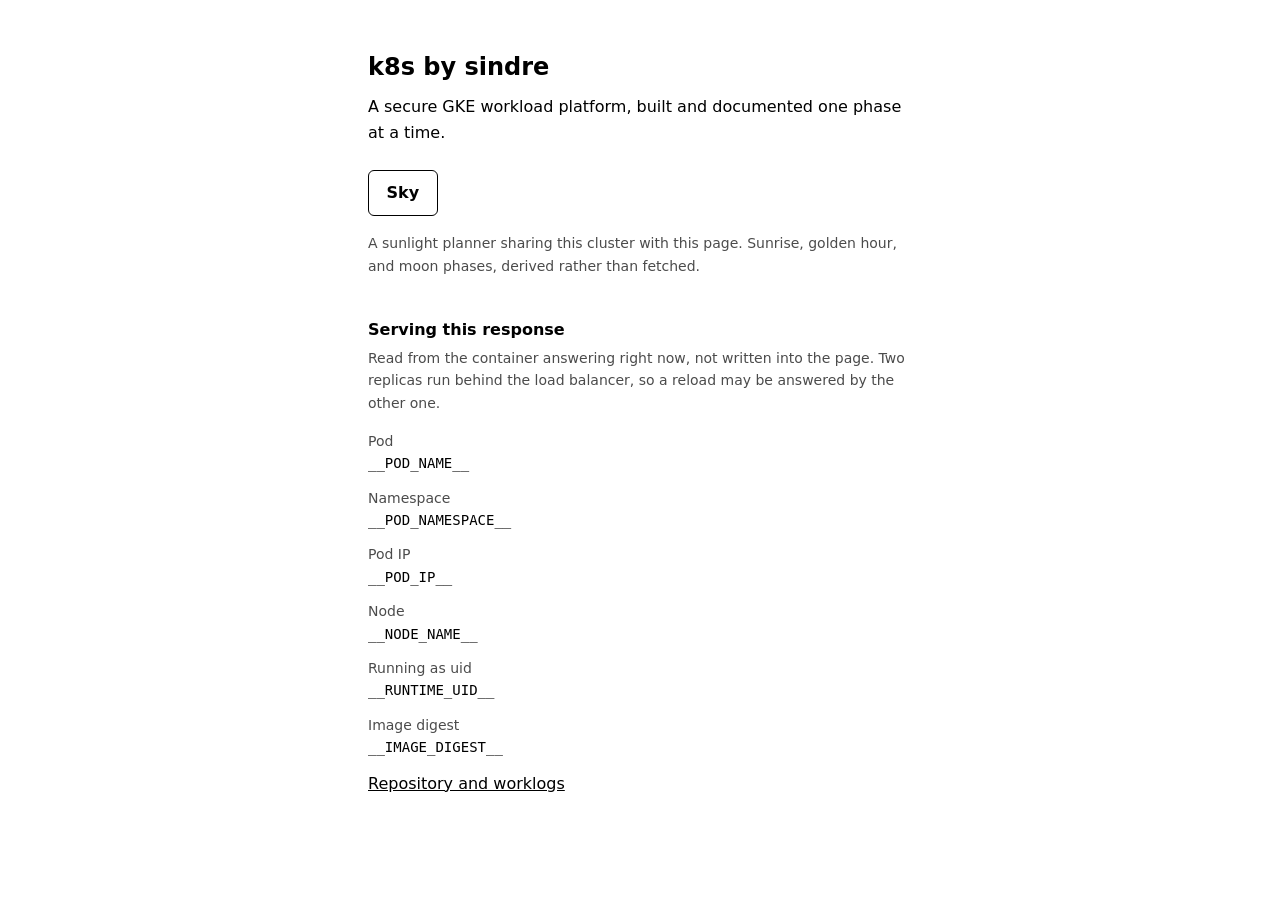
==== app/index.html @ 14d36433 "fix: name the second workload for the path it serves (#36)" ====
<!doctype html>
<html lang="en">
  <head>
    <meta charset="utf-8">
    <meta name="viewport" content="width=device-width, initial-scale=1">
    <title>k8s by sindre</title>
    <style>
      :root { color-scheme: light dark; }
      body {
        margin: 0;
        font: 16px/1.6 system-ui, sans-serif;
      }
      main { max-width: 34rem; margin: 0 auto; padding: 3rem 2rem 4rem; }
      h1 { margin: 0 0 0.5rem; font-size: 1.5rem; }
      h2 { margin: 2.5rem 0 0.25rem; font-size: 1rem; }
      p { margin: 0 0 1rem; }
      dt { font-weight: 600; }
      dd { margin: 0 0 0.5rem; }
      a { color: inherit; }
      .note { opacity: 0.7; font-size: 0.875rem; }
      .button {
        display: inline-block;
        margin: 0.5rem 0 0;
        padding: 0.6rem 1.1rem;
        border: 1px solid currentColor;
        border-radius: 0.375rem;
        text-decoration: none;
        font-weight: 600;
      }
      .button:hover, .button:focus-visible { background: currentColor; }
      .button:hover span, .button:focus-visible span { color: Canvas; }
      .facts { margin: 1rem 0 0; }
      .facts dt { font-weight: 400; opacity: 0.7; font-size: 0.875rem; }
      .facts dd {
        margin: 0 0 0.75rem;
        font-family: ui-monospace, SFMono-Regular, Menlo, monospace;
        font-size: 0.875rem;
        overflow-wrap: anywhere;
      }
    </style>
  </head>
  <body>
    <main>
      <h1>k8s by sindre</h1>
      <p>A secure GKE workload platform, built and documented one phase at a time.</p>

      <p><a class="button" href="/sky"><span>Sky</span></a></p>
      <p class="note">A sunlight planner sharing this cluster with this page. Sunrise, golden hour, and moon phases, derived rather than fetched.</p>

      <h2>Serving this response</h2>
      <p class="note">
        Read from the container answering right now, not written into the page.
        Two replicas run behind the load balancer, so a reload may be answered
        by the other one.
      </p>
      <dl class="facts">
        <dt>Pod</dt>
        <dd>__POD_NAME__</dd>
        <dt>Namespace</dt>
        <dd>__POD_NAMESPACE__</dd>
        <dt>Pod IP</dt>
        <dd>__POD_IP__</dd>
        <dt>Node</dt>
        <dd>__NODE_NAME__</dd>
        <dt>Running as uid</dt>
        <dd>__RUNTIME_UID__</dd>
        <dt>Image digest</dt>
        <dd>__IMAGE_DIGEST__</dd>
      </dl>

      <p><a href="https://github.com/sindredg/k8-lab">Repository and worklogs</a></p>
    </main>
  </body>
</html>
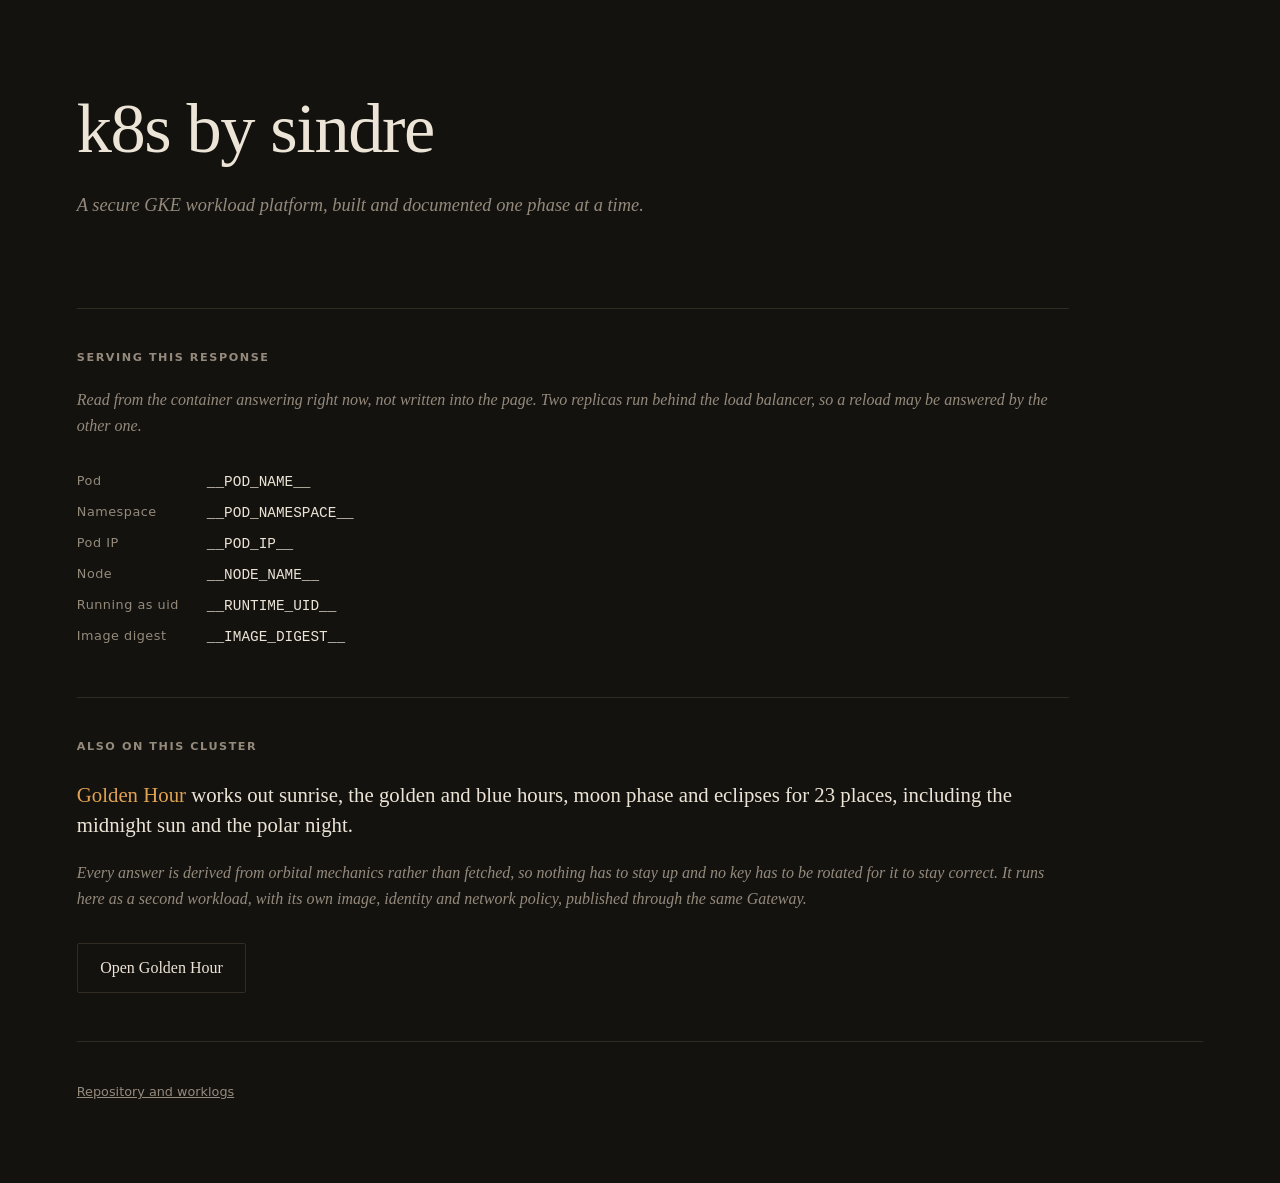
==== commit f34a1555: "feat: give the project page Golden Hour's typography and palette (#39)" ====
--- a/app/index.html
+++ b/app/index.html
@@ -5,70 +5,175 @@
     <meta name="viewport" content="width=device-width, initial-scale=1">
     <title>k8s by sindre</title>
     <style>
-      :root { color-scheme: light dark; }
+      /* Dark only, so the palette is stated once rather than swapped. The
+         values are Golden Hour's dark set, so the two pages read as one site.
+         color-scheme keeps the scrollbar and form chrome dark to match. */
+      :root {
+        color-scheme: dark;
+        --paper: #14120f;
+        --ink: #ece4d6;
+        --faded: #948a7c;
+        --rule: #302b23;
+        --gold: #e0a253;
+      }
+
+      * { box-sizing: border-box; }
+
       body {
         margin: 0;
-        font: 16px/1.6 system-ui, sans-serif;
+        padding: 0 6vw 5rem;
+        background: var(--paper);
+        color: var(--ink);
+        font: 1rem/1.6 "Iowan Old Style", "Palatino Linotype", Palatino, Georgia, serif;
       }
-      main { max-width: 34rem; margin: 0 auto; padding: 3rem 2rem 4rem; }
-      h1 { margin: 0 0 0.5rem; font-size: 1.5rem; }
-      h2 { margin: 2.5rem 0 0.25rem; font-size: 1rem; }
-      p { margin: 0 0 1rem; }
-      dt { font-weight: 600; }
-      dd { margin: 0 0 0.5rem; }
-      a { color: inherit; }
-      .note { opacity: 0.7; font-size: 0.875rem; }
-      .button {
-        display: inline-block;
-        margin: 0.5rem 0 0;
-        padding: 0.6rem 1.1rem;
-        border: 1px solid currentColor;
-        border-radius: 0.375rem;
-        text-decoration: none;
+
+      header { padding: 4.5rem 0 2.5rem; }
+
+      h1 {
+        margin: 0;
+        font-size: clamp(2.6rem, 7vw, 4.4rem);
+        font-weight: 400;
+        letter-spacing: -0.02em;
+      }
+
+      .strap {
+        margin: 0.4rem 0 0;
+        color: var(--faded);
+        font-style: italic;
+        font-size: 1.15rem;
+      }
+
+      main { max-width: 62rem; }
+
+      section {
+        margin-top: 3rem;
+        padding-top: 2.5rem;
+        border-top: 1px solid var(--rule);
+      }
+
+      h2 {
+        margin: 0;
+        font-family: system-ui, sans-serif;
+        font-size: 0.7rem;
         font-weight: 600;
+        letter-spacing: 0.14em;
+        text-transform: uppercase;
+        color: var(--faded);
       }
-      .button:hover, .button:focus-visible { background: currentColor; }
-      .button:hover span, .button:focus-visible span { color: Canvas; }
-      .facts { margin: 1rem 0 0; }
-      .facts dt { font-weight: 400; opacity: 0.7; font-size: 0.875rem; }
-      .facts dd {
-        margin: 0 0 0.75rem;
+
+      .note {
+        margin: 1.25rem 0 0;
+        color: var(--faded);
+        font-style: italic;
+      }
+
+      .facts {
+        display: grid;
+        grid-template-columns: max-content 1fr;
+        gap: 0.5rem 1.75rem;
+        margin: 2rem 0 0;
+      }
+
+      dt {
+        color: var(--faded);
+        font-family: system-ui, sans-serif;
+        font-size: 0.8rem;
+        letter-spacing: 0.04em;
+      }
+
+      /* Machine values, so they are set in a face where every character is
+         distinguishable and a digest can wrap without hiding a difference. */
+      dd {
+        margin: 0;
         font-family: ui-monospace, SFMono-Regular, Menlo, monospace;
-        font-size: 0.875rem;
+        font-size: 0.9rem;
         overflow-wrap: anywhere;
       }
+
+      .lede {
+        margin: 1.5rem 0 0;
+        font-size: 1.3rem;
+        line-height: 1.45;
+      }
+
+      .lede b { color: var(--gold); font-weight: 400; }
+
+      .visit {
+        display: inline-block;
+        margin: 2rem 0 0;
+        padding: 0.7rem 1.4rem;
+        border: 1px solid var(--rule);
+        border-radius: 2px;
+        color: var(--ink);
+        text-decoration: none;
+      }
+
+      .visit:hover, .visit:focus-visible {
+        border-color: var(--gold);
+        color: var(--gold);
+      }
+
+      footer {
+        margin-top: 3rem;
+        padding-top: 2.5rem;
+        border-top: 1px solid var(--rule);
+        font-family: system-ui, sans-serif;
+        font-size: 0.8rem;
+      }
+
+      footer a { color: var(--faded); }
+      footer a:hover { color: var(--ink); }
     </style>
   </head>
   <body>
+    <header>
+      <h1>k8s by sindre</h1>
+      <p class="strap">A secure GKE workload platform, built and documented one phase at a time.</p>
+    </header>
+
     <main>
-      <h1>k8s by sindre</h1>
-      <p>A secure GKE workload platform, built and documented one phase at a time.</p>
+      <section>
+        <h2>Serving this response</h2>
+        <p class="note">
+          Read from the container answering right now, not written into the page.
+          Two replicas run behind the load balancer, so a reload may be answered
+          by the other one.
+        </p>
+        <dl class="facts">
+          <dt>Pod</dt>
+          <dd>__POD_NAME__</dd>
+          <dt>Namespace</dt>
+          <dd>__POD_NAMESPACE__</dd>
+          <dt>Pod IP</dt>
+          <dd>__POD_IP__</dd>
+          <dt>Node</dt>
+          <dd>__NODE_NAME__</dd>
+          <dt>Running as uid</dt>
+          <dd>__RUNTIME_UID__</dd>
+          <dt>Image digest</dt>
+          <dd>__IMAGE_DIGEST__</dd>
+        </dl>
+      </section>
 
-      <p><a class="button" href="/sky"><span>Sky</span></a></p>
-      <p class="note">A sunlight planner sharing this cluster with this page. Sunrise, golden hour, and moon phases, derived rather than fetched.</p>
+      <section>
+        <h2>Also on this cluster</h2>
+        <p class="lede">
+          <b>Golden Hour</b> works out sunrise, the golden and blue hours, moon
+          phase and eclipses for 23 places, including the midnight sun and the
+          polar night.
+        </p>
+        <p class="note">
+          Every answer is derived from orbital mechanics rather than fetched, so
+          nothing has to stay up and no key has to be rotated for it to stay
+          correct. It runs here as a second workload, with its own image,
+          identity and network policy, published through the same Gateway.
+        </p>
+        <a class="visit" href="/sky">Open Golden Hour</a>
+      </section>
+    </main>
 
-      <h2>Serving this response</h2>
-      <p class="note">
-        Read from the container answering right now, not written into the page.
-        Two replicas run behind the load balancer, so a reload may be answered
-        by the other one.
-      </p>
-      <dl class="facts">
-        <dt>Pod</dt>
-        <dd>__POD_NAME__</dd>
-        <dt>Namespace</dt>
-        <dd>__POD_NAMESPACE__</dd>
-        <dt>Pod IP</dt>
-        <dd>__POD_IP__</dd>
-        <dt>Node</dt>
-        <dd>__NODE_NAME__</dd>
-        <dt>Running as uid</dt>
-        <dd>__RUNTIME_UID__</dd>
-        <dt>Image digest</dt>
-        <dd>__IMAGE_DIGEST__</dd>
-      </dl>
-
-      <p><a href="https://github.com/sindredg/k8-lab">Repository and worklogs</a></p>
-    </main>
+    <footer>
+      <a href="https://github.com/sindredg/k8-lab">Repository and worklogs</a>
+    </footer>
   </body>
 </html>
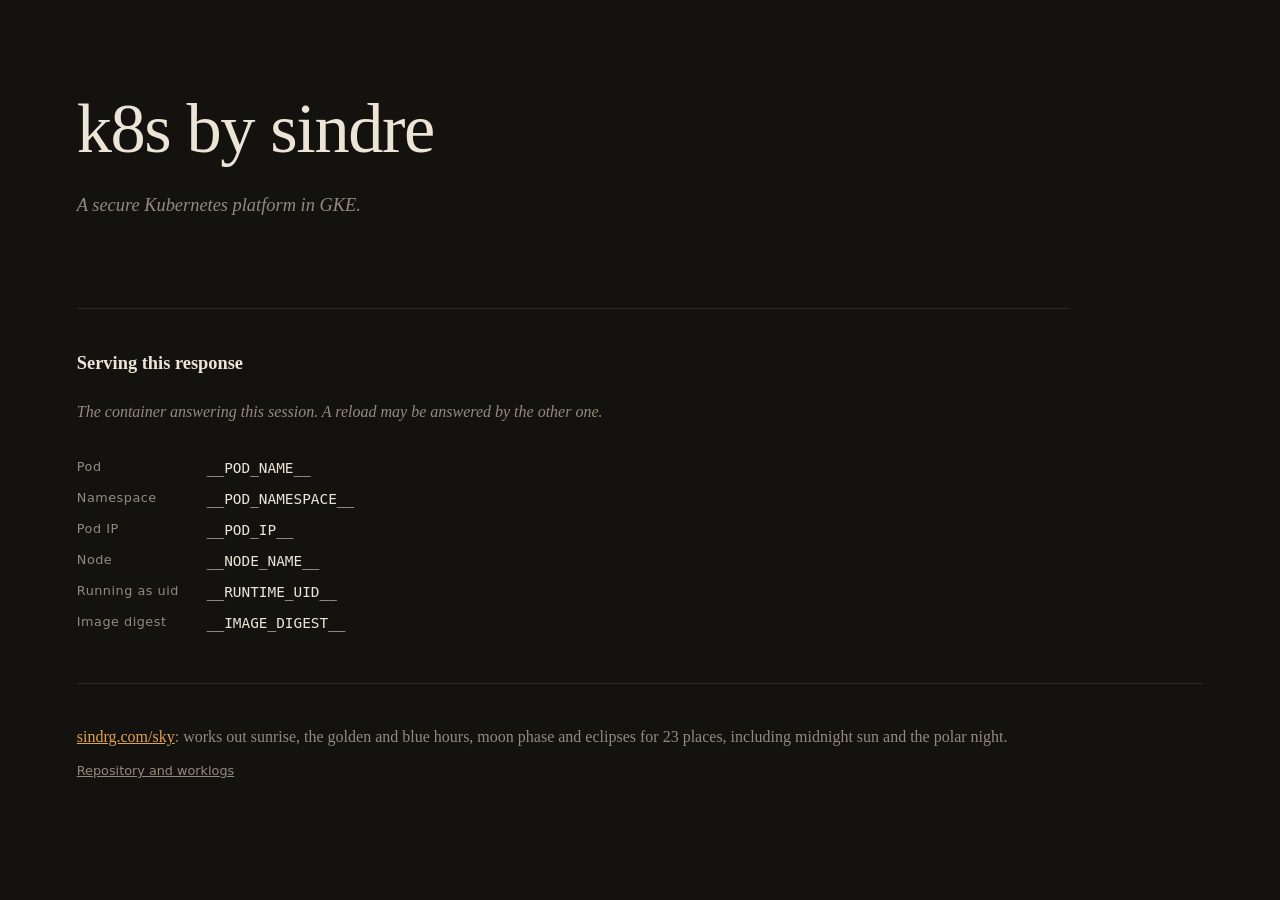
==== commit ab72070a: "feat: cut the page back to the response and one line (#40)" ====
--- a/app/index.html
+++ b/app/index.html
@@ -53,12 +53,9 @@
 
       h2 {
         margin: 0;
-        font-family: system-ui, sans-serif;
-        font-size: 0.7rem;
-        font-weight: 600;
-        letter-spacing: 0.14em;
-        text-transform: uppercase;
-        color: var(--faded);
+        font-size: 1.15rem;
+        font-weight: 700;
+        color: var(--ink);
       }
 
       .note {
@@ -90,54 +87,36 @@
         overflow-wrap: anywhere;
       }
 
-      .lede {
-        margin: 1.5rem 0 0;
-        font-size: 1.3rem;
-        line-height: 1.45;
-      }
-
-      .lede b { color: var(--gold); font-weight: 400; }
-
-      .visit {
-        display: inline-block;
-        margin: 2rem 0 0;
-        padding: 0.7rem 1.4rem;
-        border: 1px solid var(--rule);
-        border-radius: 2px;
-        color: var(--ink);
-        text-decoration: none;
-      }
-
-      .visit:hover, .visit:focus-visible {
-        border-color: var(--gold);
-        color: var(--gold);
-      }
-
       footer {
         margin-top: 3rem;
         padding-top: 2.5rem;
         border-top: 1px solid var(--rule);
-        font-family: system-ui, sans-serif;
-        font-size: 0.8rem;
+        color: var(--faded);
       }
 
-      footer a { color: var(--faded); }
-      footer a:hover { color: var(--ink); }
+      footer p { margin: 0 0 0.75rem; }
+      footer p:last-child { margin-bottom: 0; }
+
+      footer a { color: var(--gold); }
+      footer a:hover { text-decoration: none; }
+
+      .repo { font-family: system-ui, sans-serif; font-size: 0.8rem; }
+      .repo a { color: var(--faded); }
+      .repo a:hover { color: var(--ink); }
     </style>
   </head>
   <body>
     <header>
       <h1>k8s by sindre</h1>
-      <p class="strap">A secure GKE workload platform, built and documented one phase at a time.</p>
+      <p class="strap">A secure Kubernetes platform in GKE.</p>
     </header>
 
     <main>
       <section>
         <h2>Serving this response</h2>
         <p class="note">
-          Read from the container answering right now, not written into the page.
-          Two replicas run behind the load balancer, so a reload may be answered
-          by the other one.
+          The container answering this session. A reload may be answered by the
+          other one.
         </p>
         <dl class="facts">
           <dt>Pod</dt>
@@ -155,25 +134,17 @@
         </dl>
       </section>
 
-      <section>
-        <h2>Also on this cluster</h2>
-        <p class="lede">
-          <b>Golden Hour</b> works out sunrise, the golden and blue hours, moon
-          phase and eclipses for 23 places, including the midnight sun and the
-          polar night.
-        </p>
-        <p class="note">
-          Every answer is derived from orbital mechanics rather than fetched, so
-          nothing has to stay up and no key has to be rotated for it to stay
-          correct. It runs here as a second workload, with its own image,
-          identity and network policy, published through the same Gateway.
-        </p>
-        <a class="visit" href="/sky">Open Golden Hour</a>
-      </section>
     </main>
 
     <footer>
-      <a href="https://github.com/sindredg/k8-lab">Repository and worklogs</a>
+      <p>
+        <a href="/sky">sindrg.com/sky</a>: works out sunrise, the golden and blue
+        hours, moon phase and eclipses for 23 places, including midnight sun and
+        the polar night.
+      </p>
+      <p class="repo">
+        <a href="https://github.com/sindredg/k8-lab">Repository and worklogs</a>
+      </p>
     </footer>
   </body>
 </html>
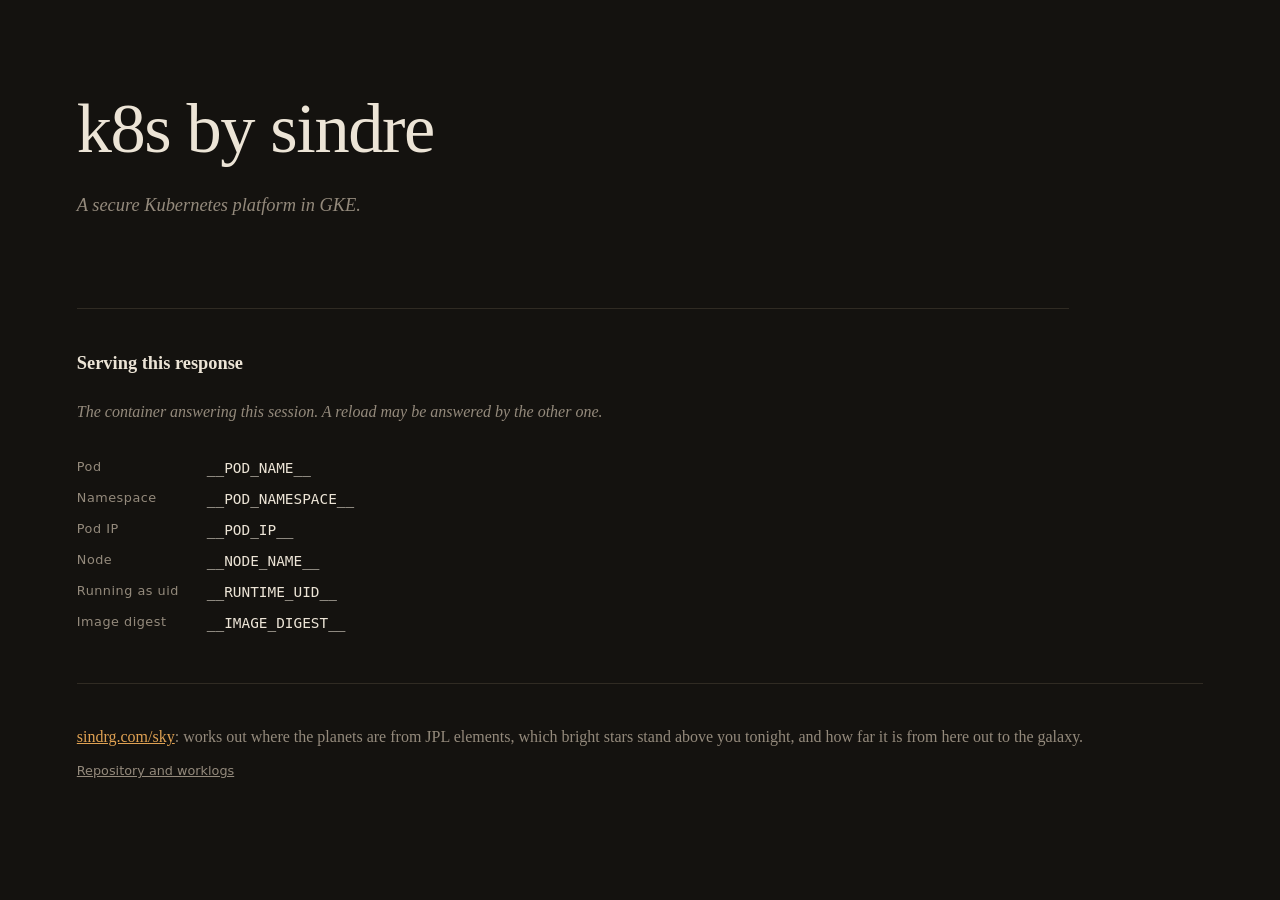
==== commit fbedae28: "docs: describe the observatory the page actually links to (#42) The 2.0 frontend replaced the sunris" ====
--- a/app/index.html
+++ b/app/index.html
@@ -138,9 +138,9 @@
 
     <footer>
       <p>
-        <a href="/sky">sindrg.com/sky</a>: works out sunrise, the golden and blue
-        hours, moon phase and eclipses for 23 places, including midnight sun and
-        the polar night.
+        <a href="/sky">sindrg.com/sky</a>: works out where the planets are from
+        JPL elements, which bright stars stand above you tonight, and how far it
+        is from here out to the galaxy.
       </p>
       <p class="repo">
         <a href="https://github.com/sindredg/k8-lab">Repository and worklogs</a>
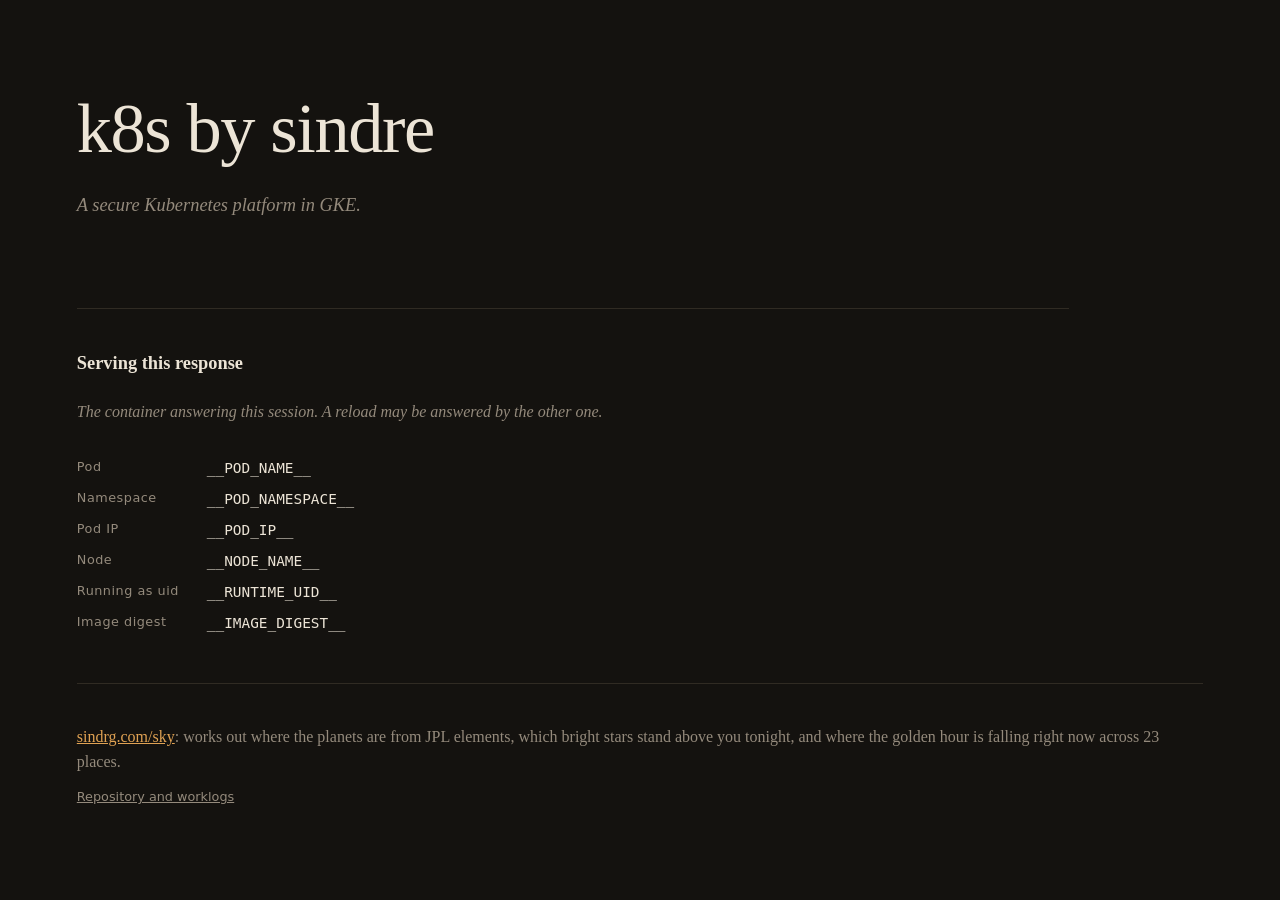
==== commit 17efab94: "ci: deploy the lit world, and stop writing the pin by hand (#44)" ====
--- a/app/index.html
+++ b/app/index.html
@@ -139,8 +139,8 @@
     <footer>
       <p>
         <a href="/sky">sindrg.com/sky</a>: works out where the planets are from
-        JPL elements, which bright stars stand above you tonight, and how far it
-        is from here out to the galaxy.
+        JPL elements, which bright stars stand above you tonight, and where the
+        golden hour is falling right now across 23 places.
       </p>
       <p class="repo">
         <a href="https://github.com/sindredg/k8-lab">Repository and worklogs</a>
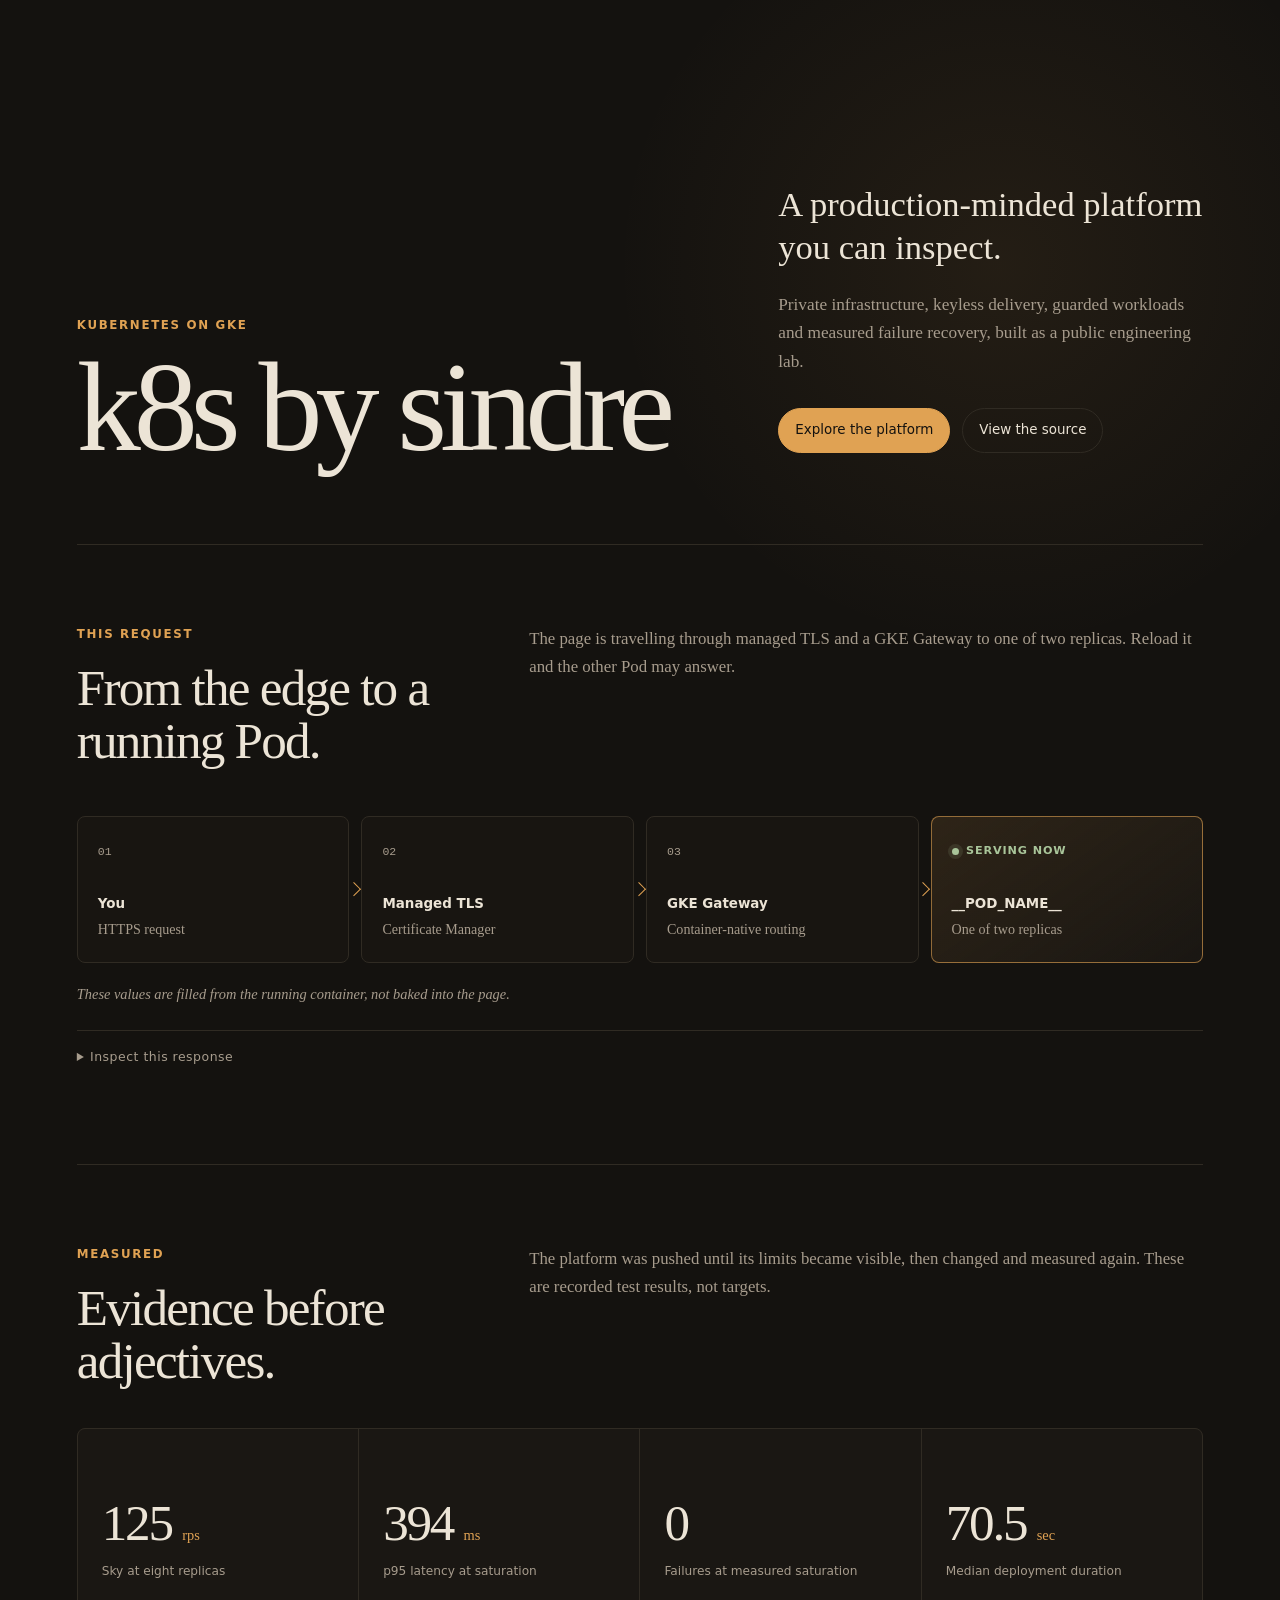
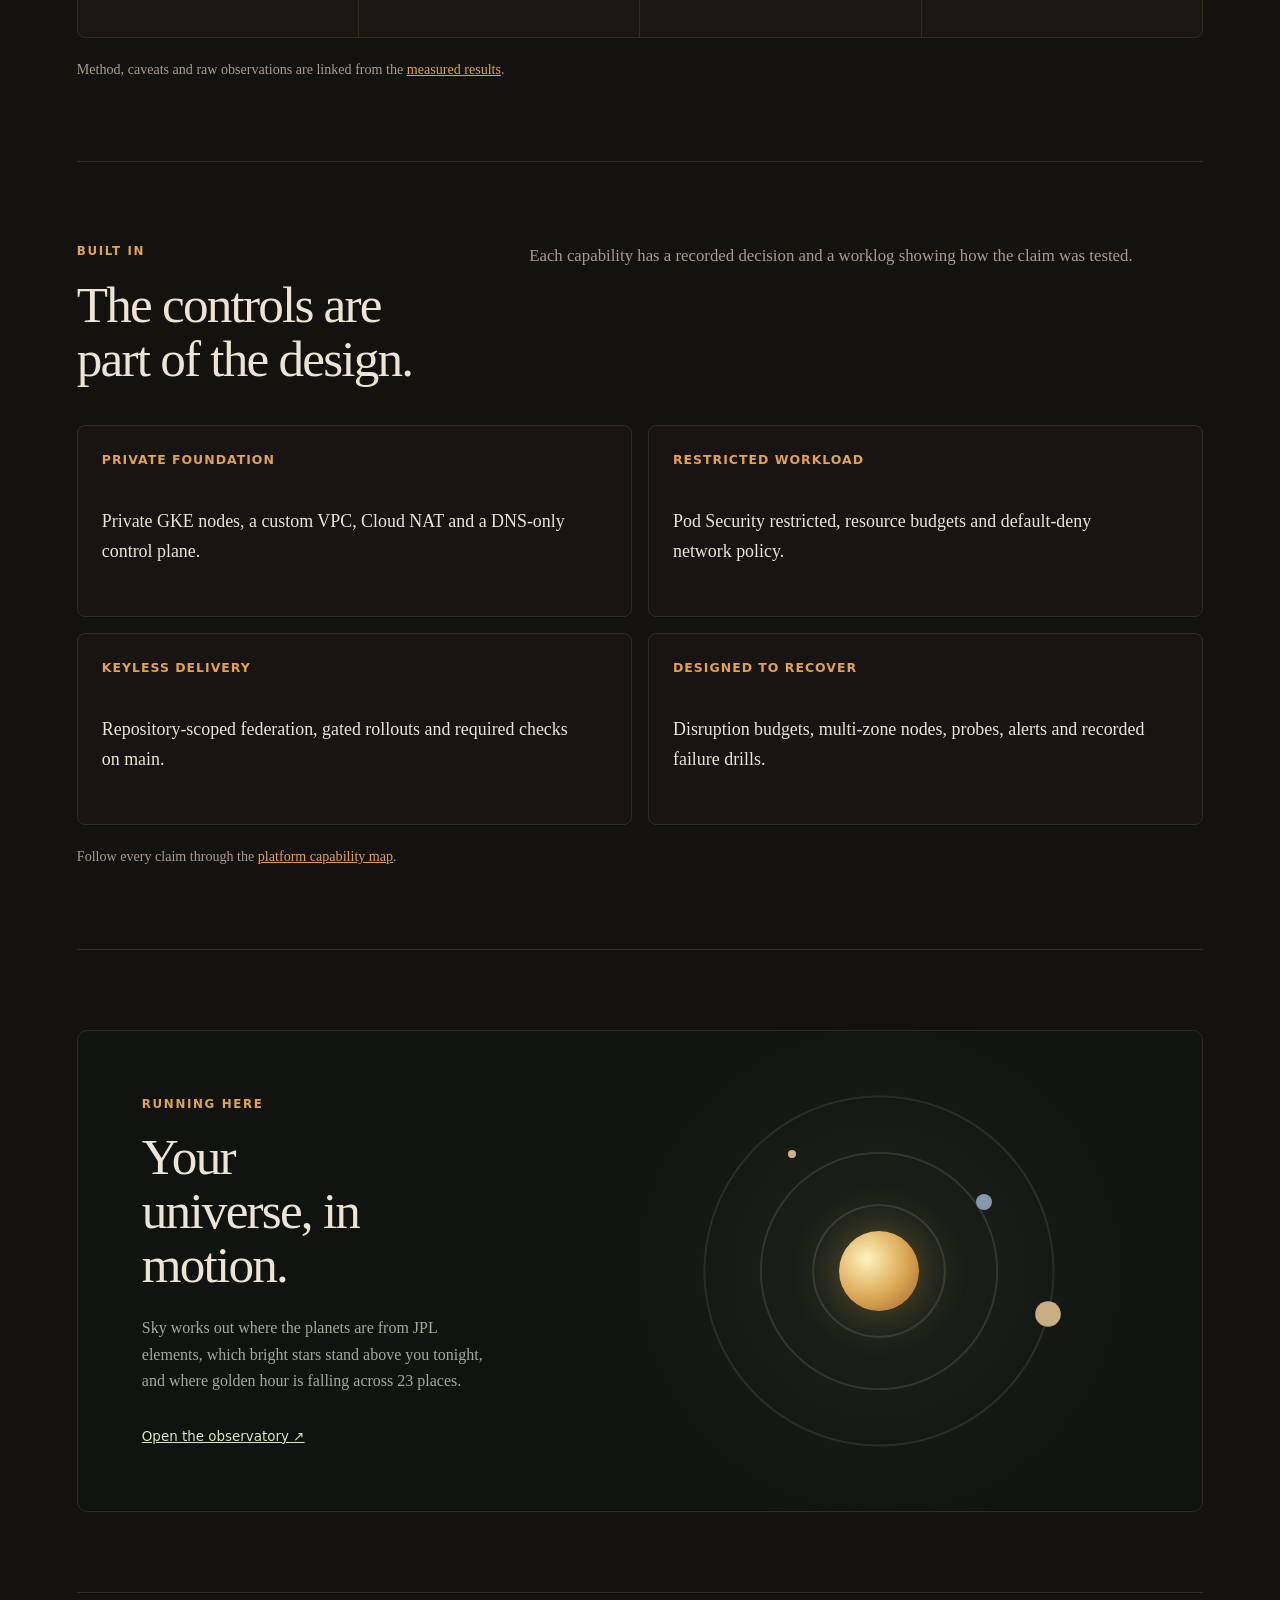
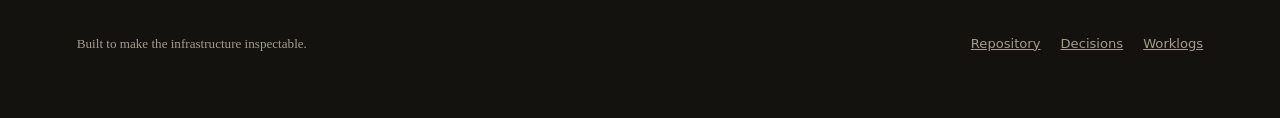
==== commit 48d80392: "feat: re-design homepage and add platform story (#88)" ====
--- a/app/index.html
+++ b/app/index.html
@@ -3,148 +3,659 @@
   <head>
     <meta charset="utf-8">
     <meta name="viewport" content="width=device-width, initial-scale=1">
+    <meta
+      name="description"
+      content="A production-minded Kubernetes platform on GKE, with measured delivery, resilience and load-test results."
+    >
     <title>k8s by sindre</title>
     <style>
-      /* Dark only, so the palette is stated once rather than swapped. The
-         values are Golden Hour's dark set, so the two pages read as one site.
-         color-scheme keeps the scrollbar and form chrome dark to match. */
       :root {
         color-scheme: dark;
         --paper: #14120f;
+        --panel: #1a1713;
         --ink: #ece4d6;
-        --faded: #948a7c;
+        --faded: #a79c8d;
         --rule: #302b23;
         --gold: #e0a253;
+        --green: #a9c59a;
+        --sans: system-ui, -apple-system, BlinkMacSystemFont, "Segoe UI", sans-serif;
+        --mono: ui-monospace, SFMono-Regular, Menlo, Consolas, monospace;
       }
 
       * { box-sizing: border-box; }
+      html { scroll-behavior: smooth; }
 
       body {
         margin: 0;
-        padding: 0 6vw 5rem;
-        background: var(--paper);
+        background:
+          radial-gradient(circle at 78% 8%, rgb(224 162 83 / 8%), transparent 24rem),
+          var(--paper);
         color: var(--ink);
-        font: 1rem/1.6 "Iowan Old Style", "Palatino Linotype", Palatino, Georgia, serif;
-      }
-
-      header { padding: 4.5rem 0 2.5rem; }
+        font: 1rem/1.65 "Iowan Old Style", "Palatino Linotype", Palatino, Georgia, serif;
+      }
+
+      a { color: inherit; }
+      a:hover { text-decoration: none; }
+
+      .shell {
+        width: min(88rem, calc(100% - 12vw));
+        margin: 0 auto;
+      }
+
+      header {
+        display: grid;
+        grid-template-columns: minmax(0, 1.2fr) minmax(18rem, 0.8fr);
+        gap: 4rem;
+        align-items: end;
+        min-height: 34rem;
+        padding: 6rem 0 5rem;
+      }
+
+      .eyebrow,
+      .section-label,
+      .status,
+      .metric-label,
+      .capability h3,
+      summary,
+      dt,
+      .footer-links {
+        font-family: var(--sans);
+      }
+
+      .eyebrow,
+      .section-label {
+        margin: 0 0 1rem;
+        color: var(--gold);
+        font-size: 0.74rem;
+        font-weight: 650;
+        letter-spacing: 0.14em;
+        text-transform: uppercase;
+      }
 
       h1 {
-        margin: 0;
-        font-size: clamp(2.6rem, 7vw, 4.4rem);
+        max-width: 10ch;
+        margin: 0;
+        font-size: clamp(3.8rem, 10vw, 8.5rem);
         font-weight: 400;
-        letter-spacing: -0.02em;
-      }
+        letter-spacing: -0.055em;
+        line-height: 0.88;
+      }
+
+      .intro { padding-bottom: 0.7rem; }
 
       .strap {
-        margin: 0.4rem 0 0;
-        color: var(--faded);
+        margin: 0;
+        font-size: clamp(1.45rem, 2.7vw, 2.25rem);
+        line-height: 1.25;
+      }
+
+      .lede {
+        max-width: 34rem;
+        margin: 1.35rem 0 0;
+        color: var(--faded);
+        font-size: 1.08rem;
+      }
+
+      .actions {
+        display: flex;
+        flex-wrap: wrap;
+        gap: 0.75rem;
+        margin-top: 2rem;
+        font: 0.84rem/1.4 var(--sans);
+      }
+
+      .button {
+        display: inline-flex;
+        align-items: center;
+        min-height: 2.8rem;
+        padding: 0.65rem 1rem;
+        border: 1px solid var(--rule);
+        border-radius: 999px;
+        text-decoration: none;
+      }
+
+      .button-primary {
+        border-color: var(--gold);
+        background: var(--gold);
+        color: var(--paper);
+      }
+
+      .button:hover { border-color: var(--ink); }
+
+      main section {
+        padding: 5rem 0;
+        border-top: 1px solid var(--rule);
+      }
+
+      .section-heading {
+        display: grid;
+        grid-template-columns: minmax(0, 0.75fr) minmax(18rem, 1.25fr);
+        gap: 3rem;
+        margin-bottom: 2.5rem;
+      }
+
+      h2 {
+        max-width: 14ch;
+        margin: 0;
+        font-size: clamp(2rem, 4vw, 3.6rem);
+        font-weight: 400;
+        letter-spacing: -0.035em;
+        line-height: 1.05;
+      }
+
+      .section-copy {
+        max-width: 42rem;
+        margin: 0;
+        color: var(--faded);
+        font-size: 1.05rem;
+      }
+
+      .request-path {
+        display: grid;
+        grid-template-columns: repeat(4, minmax(0, 1fr));
+        gap: 0.75rem;
+        margin-top: 3rem;
+      }
+
+      .path-step {
+        position: relative;
+        min-height: 9rem;
+        padding: 1.25rem;
+        border: 1px solid var(--rule);
+        border-radius: 0.5rem;
+        background: rgb(26 23 19 / 72%);
+      }
+
+      .path-step:not(:last-child)::after {
+        position: absolute;
+        z-index: 2;
+        top: 50%;
+        right: -0.65rem;
+        width: 0.55rem;
+        height: 0.55rem;
+        border-top: 1px solid var(--gold);
+        border-right: 1px solid var(--gold);
+        content: "";
+        transform: translateY(-50%) rotate(45deg);
+      }
+
+      .path-number {
+        color: var(--faded);
+        font: 0.72rem/1 var(--mono);
+      }
+
+      .path-step strong {
+        display: block;
+        margin-top: 2rem;
+        font: 650 0.84rem/1.3 var(--sans);
+      }
+
+      .path-step span:last-child {
+        display: block;
+        margin-top: 0.35rem;
+        color: var(--faded);
+        font-size: 0.88rem;
+      }
+
+      .path-step-current {
+        border-color: rgb(224 162 83 / 60%);
+        background: linear-gradient(145deg, rgb(224 162 83 / 13%), var(--panel));
+      }
+
+      .status {
+        display: inline-flex;
+        align-items: center;
+        gap: 0.45rem;
+        color: var(--green);
+        font-size: 0.7rem;
+        font-weight: 700;
+        letter-spacing: 0.08em;
+        text-transform: uppercase;
+      }
+
+      .status::before {
+        width: 0.45rem;
+        height: 0.45rem;
+        border-radius: 50%;
+        background: currentColor;
+        box-shadow: 0 0 0 0.25rem rgb(169 197 154 / 12%);
+        content: "";
+        animation: breathe 2.4s ease-in-out infinite;
+      }
+
+      .runtime-note {
+        margin: 1.25rem 0 0;
+        color: var(--faded);
+        font-size: 0.9rem;
         font-style: italic;
-        font-size: 1.15rem;
-      }
-
-      main { max-width: 62rem; }
-
-      section {
-        margin-top: 3rem;
-        padding-top: 2.5rem;
+      }
+
+      details {
+        margin-top: 1.5rem;
         border-top: 1px solid var(--rule);
       }
 
-      h2 {
-        margin: 0;
-        font-size: 1.15rem;
-        font-weight: 700;
-        color: var(--ink);
-      }
-
-      .note {
-        margin: 1.25rem 0 0;
-        color: var(--faded);
-        font-style: italic;
-      }
+      summary {
+        padding: 1rem 0;
+        color: var(--faded);
+        cursor: pointer;
+        font-size: 0.78rem;
+        letter-spacing: 0.04em;
+      }
+
+      summary:hover { color: var(--ink); }
 
       .facts {
         display: grid;
         grid-template-columns: max-content 1fr;
-        gap: 0.5rem 1.75rem;
-        margin: 2rem 0 0;
+        gap: 0.55rem 1.75rem;
+        margin: 0;
+        padding: 0.5rem 0 1rem;
       }
 
       dt {
         color: var(--faded);
-        font-family: system-ui, sans-serif;
-        font-size: 0.8rem;
+        font-size: 0.75rem;
         letter-spacing: 0.04em;
       }
 
-      /* Machine values, so they are set in a face where every character is
-         distinguishable and a digest can wrap without hiding a difference. */
       dd {
         margin: 0;
-        font-family: ui-monospace, SFMono-Regular, Menlo, monospace;
+        font: 0.82rem/1.5 var(--mono);
+        overflow-wrap: anywhere;
+      }
+
+      .metrics {
+        display: grid;
+        grid-template-columns: repeat(4, minmax(0, 1fr));
+        gap: 1px;
+        overflow: hidden;
+        border: 1px solid var(--rule);
+        border-radius: 0.5rem;
+        background: var(--rule);
+      }
+
+      .metric {
+        min-height: 13rem;
+        padding: 1.5rem;
+        background: var(--panel);
+      }
+
+      .metric-value {
+        display: block;
+        margin-top: 2.75rem;
+        color: var(--ink);
+        font-size: clamp(2rem, 4vw, 3.6rem);
+        font-weight: 400;
+        letter-spacing: -0.045em;
+        line-height: 1;
+      }
+
+      .metric-unit {
+        color: var(--gold);
         font-size: 0.9rem;
-        overflow-wrap: anywhere;
+        letter-spacing: 0;
+      }
+
+      .metric-label {
+        display: block;
+        margin-top: 0.8rem;
+        color: var(--faded);
+        font-size: 0.76rem;
+      }
+
+      .evidence {
+        margin: 1.25rem 0 0;
+        color: var(--faded);
+        font-size: 0.88rem;
+      }
+
+      .evidence a { color: var(--gold); }
+
+      .capabilities {
+        display: grid;
+        grid-template-columns: repeat(2, minmax(0, 1fr));
+        gap: 1rem;
+      }
+
+      .capability {
+        min-height: 12rem;
+        padding: 1.5rem;
+        border: 1px solid var(--rule);
+        border-radius: 0.5rem;
+        background: rgb(26 23 19 / 55%);
+      }
+
+      .capability h3 {
+        margin: 0;
+        color: var(--gold);
+        font-size: 0.78rem;
+        letter-spacing: 0.08em;
+        text-transform: uppercase;
+      }
+
+      .capability p {
+        max-width: 30rem;
+        margin: 2.25rem 0 0;
+        font-size: 1.12rem;
+      }
+
+      .sky-card {
+        display: grid;
+        grid-template-columns: minmax(16rem, 0.85fr) minmax(0, 1.15fr);
+        overflow: hidden;
+        min-height: 30rem;
+        border: 1px solid var(--rule);
+        border-radius: 0.65rem;
+        background: #10130f;
+      }
+
+      .sky-copy {
+        display: flex;
+        flex-direction: column;
+        justify-content: space-between;
+        padding: clamp(2rem, 5vw, 4rem);
+      }
+
+      .sky-copy h2 { max-width: 9ch; }
+
+      .sky-copy p:not(.section-label) {
+        max-width: 30rem;
+        margin: 1.5rem 0 0;
+        color: #a4aa9e;
+      }
+
+      .sky-link {
+        align-self: flex-start;
+        margin-top: 2rem;
+        color: #d8e6bd;
+        font: 0.84rem/1.4 var(--sans);
+      }
+
+      .orbit-field {
+        position: relative;
+        min-height: 30rem;
+        overflow: hidden;
+        background:
+          radial-gradient(circle at center, rgb(213 220 174 / 20%) 0 2%, transparent 2.5%),
+          radial-gradient(circle at center, transparent 0 16%, rgb(216 230 189 / 13%) 16.2% 16.5%, transparent 16.7%),
+          radial-gradient(circle at center, transparent 0 29%, rgb(216 230 189 / 12%) 29.2% 29.5%, transparent 29.7%),
+          radial-gradient(circle at center, transparent 0 43%, rgb(216 230 189 / 10%) 43.2% 43.5%, transparent 43.7%),
+          radial-gradient(circle at center, rgb(35 44 34 / 70%), #10130f 67%);
+      }
+
+      .orbit-field::before,
+      .orbit-field::after {
+        position: absolute;
+        border-radius: 50%;
+        content: "";
+      }
+
+      .orbit-field::before {
+        top: 34%;
+        left: 65%;
+        width: 1rem;
+        height: 1rem;
+        background: #8299ae;
+        box-shadow:
+          -8rem 5rem 0 -0.18rem #b96f50,
+          -12rem -3rem 0 -0.25rem #cbb28a,
+          4rem 7rem 0 0.3rem #c9ae82;
+      }
+
+      .orbit-field::after {
+        top: 50%;
+        left: 50%;
+        width: 5rem;
+        height: 5rem;
+        background: radial-gradient(circle at 35% 35%, #fff3bd, #d9a552 55%, #9a642c);
+        box-shadow: 0 0 3rem rgb(224 162 83 / 38%);
+        transform: translate(-50%, -50%);
       }
 
       footer {
-        margin-top: 3rem;
-        padding-top: 2.5rem;
+        display: flex;
+        justify-content: space-between;
+        gap: 2rem;
+        padding: 2.5rem 0 4rem;
         border-top: 1px solid var(--rule);
         color: var(--faded);
-      }
-
-      footer p { margin: 0 0 0.75rem; }
-      footer p:last-child { margin-bottom: 0; }
-
-      footer a { color: var(--gold); }
-      footer a:hover { text-decoration: none; }
-
-      .repo { font-family: system-ui, sans-serif; font-size: 0.8rem; }
-      .repo a { color: var(--faded); }
-      .repo a:hover { color: var(--ink); }
+        font-size: 0.82rem;
+      }
+
+      footer p { margin: 0; }
+
+      .footer-links {
+        display: flex;
+        flex-wrap: wrap;
+        gap: 1.25rem;
+      }
+
+      @keyframes breathe {
+        50% { opacity: 0.45; }
+      }
+
+      @media (max-width: 800px) {
+        .shell { width: min(100% - 2.5rem, 48rem); }
+
+        header {
+          grid-template-columns: 1fr;
+          gap: 3rem;
+          min-height: auto;
+          padding: 4rem 0;
+        }
+
+        .section-heading,
+        .sky-card { grid-template-columns: 1fr; }
+
+        .request-path,
+        .metrics { grid-template-columns: repeat(2, minmax(0, 1fr)); }
+        .path-step:nth-child(2)::after { display: none; }
+
+        .sky-card { min-height: auto; }
+        .orbit-field { min-height: 22rem; }
+      }
+
+      @media (max-width: 520px) {
+        main section { padding: 3.75rem 0; }
+
+        .request-path,
+        .metrics,
+        .capabilities { grid-template-columns: 1fr; }
+
+        .path-step { min-height: 7.5rem; }
+        .path-step:not(:last-child)::after { display: none; }
+        .metric { min-height: 10rem; }
+        .metric-value { margin-top: 1.75rem; }
+
+        .facts { grid-template-columns: 1fr; gap: 0.1rem; }
+        dd { margin-bottom: 0.7rem; }
+        footer { flex-direction: column; }
+      }
+
+      @media (prefers-reduced-motion: reduce) {
+        html { scroll-behavior: auto; }
+        .status::before { animation: none; }
+      }
     </style>
   </head>
   <body>
-    <header>
-      <h1>k8s by sindre</h1>
-      <p class="strap">A secure Kubernetes platform in GKE.</p>
-    </header>
-
-    <main>
-      <section>
-        <h2>Serving this response</h2>
-        <p class="note">
-          The container answering this session. A reload may be answered by the
-          other one.
-        </p>
-        <dl class="facts">
-          <dt>Pod</dt>
-          <dd>__POD_NAME__</dd>
-          <dt>Namespace</dt>
-          <dd>__POD_NAMESPACE__</dd>
-          <dt>Pod IP</dt>
-          <dd>__POD_IP__</dd>
-          <dt>Node</dt>
-          <dd>__NODE_NAME__</dd>
-          <dt>Running as uid</dt>
-          <dd>__RUNTIME_UID__</dd>
-          <dt>Image digest</dt>
-          <dd>__IMAGE_DIGEST__</dd>
-        </dl>
-      </section>
-
-    </main>
-
-    <footer>
-      <p>
-        <a href="/sky">sindrg.com/sky</a>: works out where the planets are from
-        JPL elements, which bright stars stand above you tonight, and where the
-        golden hour is falling right now across 23 places.
-      </p>
-      <p class="repo">
-        <a href="https://github.com/sindredg/k8-lab">Repository and worklogs</a>
-      </p>
-    </footer>
+    <div class="shell">
+      <header>
+        <div>
+          <p class="eyebrow">Kubernetes on GKE</p>
+          <h1>k8s by sindre</h1>
+        </div>
+        <div class="intro">
+          <p class="strap">A production-minded platform you can inspect.</p>
+          <p class="lede">
+            Private infrastructure, keyless delivery, guarded workloads and
+            measured failure recovery, built as a public engineering lab.
+          </p>
+          <nav class="actions" aria-label="Primary">
+            <a class="button button-primary" href="#platform">Explore the platform</a>
+            <a class="button" href="https://github.com/sindredg/k8-lab">View the source</a>
+          </nav>
+        </div>
+      </header>
+
+      <main>
+        <section id="platform">
+          <div class="section-heading">
+            <div>
+              <p class="section-label">This request</p>
+              <h2>From the edge to a running Pod.</h2>
+            </div>
+            <p class="section-copy">
+              The page is travelling through managed TLS and a GKE Gateway to
+              one of two replicas. Reload it and the other Pod may answer.
+            </p>
+          </div>
+
+          <div class="request-path" aria-label="Request path">
+            <div class="path-step">
+              <span class="path-number">01</span>
+              <strong>You</strong>
+              <span>HTTPS request</span>
+            </div>
+            <div class="path-step">
+              <span class="path-number">02</span>
+              <strong>Managed TLS</strong>
+              <span>Certificate Manager</span>
+            </div>
+            <div class="path-step">
+              <span class="path-number">03</span>
+              <strong>GKE Gateway</strong>
+              <span>Container-native routing</span>
+            </div>
+            <div class="path-step path-step-current">
+              <span class="status">Serving now</span>
+              <strong>__POD_NAME__</strong>
+              <span>One of two replicas</span>
+            </div>
+          </div>
+
+          <p class="runtime-note">
+            These values are filled from the running container, not baked into the page.
+          </p>
+          <details>
+            <summary>Inspect this response</summary>
+            <dl class="facts">
+              <dt>Pod</dt>
+              <dd>__POD_NAME__</dd>
+              <dt>Namespace</dt>
+              <dd>__POD_NAMESPACE__</dd>
+              <dt>Pod IP</dt>
+              <dd>__POD_IP__</dd>
+              <dt>Node</dt>
+              <dd>__NODE_NAME__</dd>
+              <dt>Running as uid</dt>
+              <dd>__RUNTIME_UID__</dd>
+              <dt>Image digest</dt>
+              <dd>__IMAGE_DIGEST__</dd>
+            </dl>
+          </details>
+        </section>
+
+        <section>
+          <div class="section-heading">
+            <div>
+              <p class="section-label">Measured</p>
+              <h2>Evidence before adjectives.</h2>
+            </div>
+            <p class="section-copy">
+              The platform was pushed until its limits became visible, then
+              changed and measured again. These are recorded test results, not targets.
+            </p>
+          </div>
+
+          <div class="metrics">
+            <div class="metric">
+              <span class="metric-value">125 <span class="metric-unit">rps</span></span>
+              <span class="metric-label">Sky at eight replicas</span>
+            </div>
+            <div class="metric">
+              <span class="metric-value">394 <span class="metric-unit">ms</span></span>
+              <span class="metric-label">p95 latency at saturation</span>
+            </div>
+            <div class="metric">
+              <span class="metric-value">0</span>
+              <span class="metric-label">Failures at measured saturation</span>
+            </div>
+            <div class="metric">
+              <span class="metric-value">70.5 <span class="metric-unit">sec</span></span>
+              <span class="metric-label">Median deployment duration</span>
+            </div>
+          </div>
+          <p class="evidence">
+            Method, caveats and raw observations are linked from the
+            <a href="https://github.com/sindredg/k8-lab#measured">measured results</a>.
+          </p>
+        </section>
+
+        <section>
+          <div class="section-heading">
+            <div>
+              <p class="section-label">Built in</p>
+              <h2>The controls are part of the design.</h2>
+            </div>
+            <p class="section-copy">
+              Each capability has a recorded decision and a worklog showing
+              how the claim was tested.
+            </p>
+          </div>
+
+          <div class="capabilities">
+            <article class="capability">
+              <h3>Private foundation</h3>
+              <p>Private GKE nodes, a custom VPC, Cloud NAT and a DNS-only control plane.</p>
+            </article>
+            <article class="capability">
+              <h3>Restricted workload</h3>
+              <p>Pod Security restricted, resource budgets and default-deny network policy.</p>
+            </article>
+            <article class="capability">
+              <h3>Keyless delivery</h3>
+              <p>Repository-scoped federation, gated rollouts and required checks on main.</p>
+            </article>
+            <article class="capability">
+              <h3>Designed to recover</h3>
+              <p>Disruption budgets, multi-zone nodes, probes, alerts and recorded failure drills.</p>
+            </article>
+          </div>
+          <p class="evidence">
+            Follow every claim through the
+            <a href="https://github.com/sindredg/k8-lab#platform-capabilities">platform capability map</a>.
+          </p>
+        </section>
+
+        <section>
+          <article class="sky-card">
+            <div class="sky-copy">
+              <div>
+                <p class="section-label">Running here</p>
+                <h2>Your universe, in motion.</h2>
+                <p>
+                  Sky works out where the planets are from JPL elements, which
+                  bright stars stand above you tonight, and where golden hour
+                  is falling across 23 places.
+                </p>
+              </div>
+              <a class="sky-link" href="/sky">Open the observatory ↗</a>
+            </div>
+            <div class="orbit-field" role="img" aria-label="Abstract solar system illustration"></div>
+          </article>
+        </section>
+      </main>
+
+      <footer>
+        <p>Built to make the infrastructure inspectable.</p>
+        <nav class="footer-links" aria-label="Project links">
+          <a href="https://github.com/sindredg/k8-lab">Repository</a>
+          <a href="https://github.com/sindredg/k8-lab/blob/main/decisions.md">Decisions</a>
+          <a href="https://github.com/sindredg/k8-lab/tree/main/worklog">Worklogs</a>
+        </nav>
+      </footer>
+    </div>
   </body>
 </html>
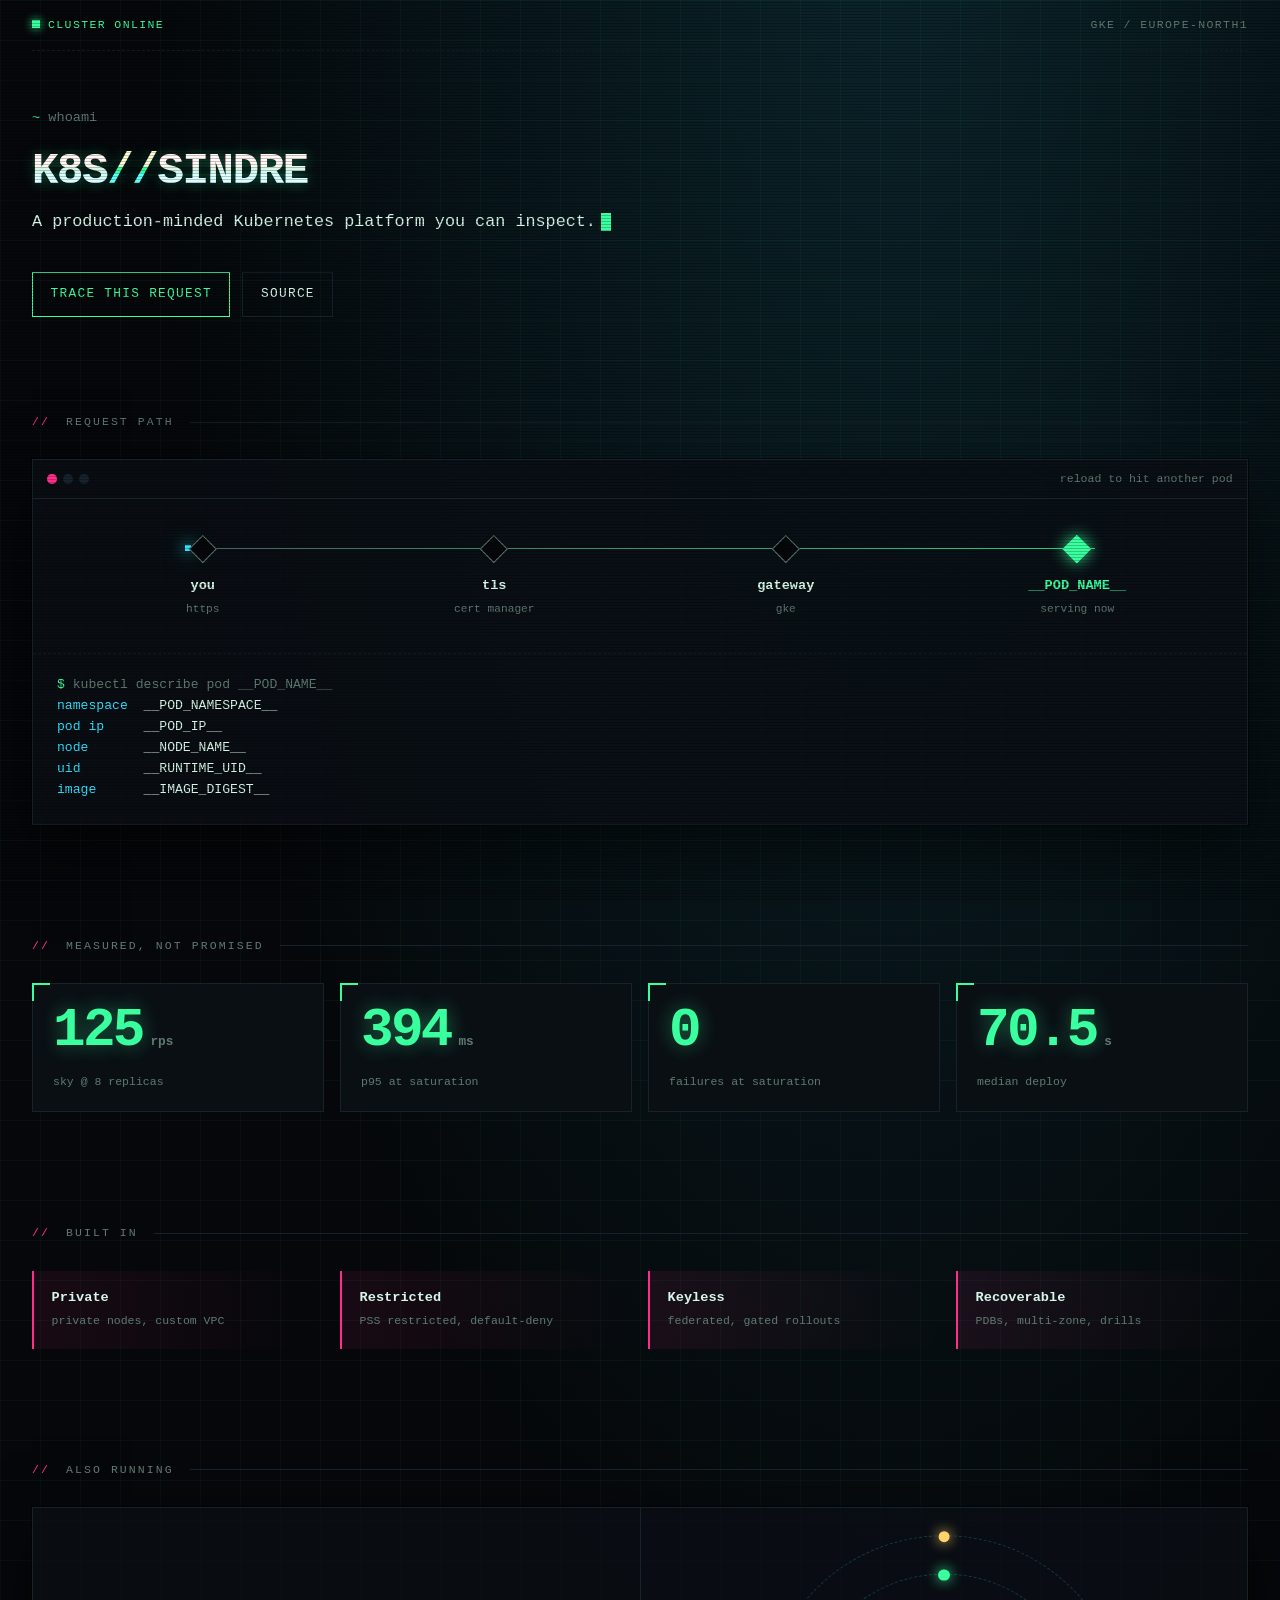
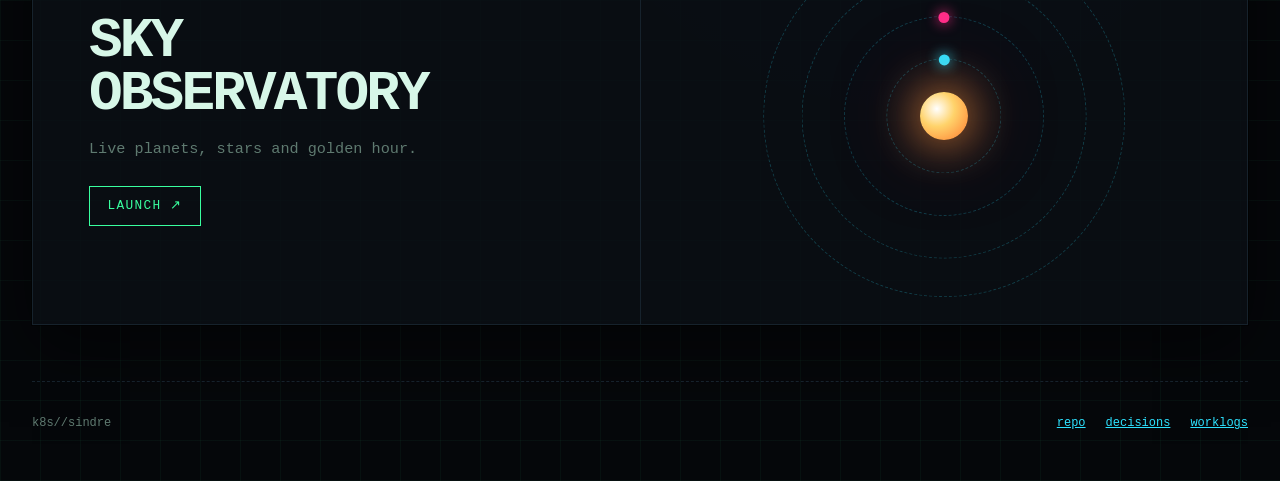
==== commit 8d2423c5: "feat: restyle the homepage as a terminal console (#89) Gives the page a terminal look and trims most" ====
--- a/app/index.html
+++ b/app/index.html
@@ -11,15 +11,15 @@
     <style>
       :root {
         color-scheme: dark;
-        --paper: #14120f;
-        --panel: #1a1713;
-        --ink: #ece4d6;
-        --faded: #a79c8d;
-        --rule: #302b23;
-        --gold: #e0a253;
-        --green: #a9c59a;
-        --sans: system-ui, -apple-system, BlinkMacSystemFont, "Segoe UI", sans-serif;
-        --mono: ui-monospace, SFMono-Regular, Menlo, Consolas, monospace;
+        --void: #05070a;
+        --panel: #0a0f14;
+        --line: #16222c;
+        --ink: #d7f7e8;
+        --dim: #5f7a70;
+        --neon: #39ff9f;
+        --cyan: #2de2ff;
+        --hot: #ff2e88;
+        --mono: "JetBrains Mono", ui-monospace, SFMono-Regular, Menlo, Consolas, monospace;
       }
 
       * { box-sizing: border-box; }
@@ -27,633 +27,520 @@
 
       body {
         margin: 0;
+        min-height: 100vh;
         background:
-          radial-gradient(circle at 78% 8%, rgb(224 162 83 / 8%), transparent 24rem),
-          var(--paper);
+          linear-gradient(rgb(57 255 159 / 4%) 1px, transparent 1px) 0 0 / 100% 2.5rem,
+          linear-gradient(90deg, rgb(57 255 159 / 4%) 1px, transparent 1px) 0 0 / 2.5rem 100%,
+          radial-gradient(ellipse at 70% -10%, rgb(45 226 255 / 14%), transparent 60%),
+          var(--void);
         color: var(--ink);
-        font: 1rem/1.65 "Iowan Old Style", "Palatino Linotype", Palatino, Georgia, serif;
-      }
-
-      a { color: inherit; }
-      a:hover { text-decoration: none; }
+        font: 0.95rem/1.6 var(--mono);
+      }
+
+      /* CRT scanlines over everything, ignored by the pointer. */
+      body::after {
+        position: fixed;
+        inset: 0;
+        z-index: 100;
+        background: repeating-linear-gradient(transparent 0 2px, rgb(0 0 0 / 22%) 2px 3px);
+        content: "";
+        pointer-events: none;
+      }
+
+      a { color: var(--cyan); }
+      a:hover { color: var(--neon); }
+      ::selection { background: var(--hot); color: var(--void); }
 
       .shell {
-        width: min(88rem, calc(100% - 12vw));
+        width: min(76rem, calc(100% - 2rem));
         margin: 0 auto;
       }
 
-      header {
-        display: grid;
-        grid-template-columns: minmax(0, 1.2fr) minmax(18rem, 0.8fr);
-        gap: 4rem;
-        align-items: end;
-        min-height: 34rem;
-        padding: 6rem 0 5rem;
-      }
-
-      .eyebrow,
-      .section-label,
-      .status,
-      .metric-label,
-      .capability h3,
-      summary,
-      dt,
-      .footer-links {
-        font-family: var(--sans);
-      }
-
-      .eyebrow,
-      .section-label {
-        margin: 0 0 1rem;
-        color: var(--gold);
-        font-size: 0.74rem;
-        font-weight: 650;
-        letter-spacing: 0.14em;
+      /* ---------- top bar ---------- */
+      .topbar {
+        display: flex;
+        justify-content: space-between;
+        gap: 1rem;
+        padding: 1rem 0;
+        border-bottom: 1px dashed var(--line);
+        color: var(--dim);
+        font-size: 0.72rem;
+        letter-spacing: 0.12em;
         text-transform: uppercase;
       }
 
+      .live { color: var(--neon); }
+      .live::before {
+        display: inline-block;
+        width: 0.5rem;
+        height: 0.5rem;
+        margin-right: 0.5rem;
+        background: currentColor;
+        box-shadow: 0 0 0.6rem currentColor;
+        content: "";
+        animation: blink 1.2s steps(1) infinite;
+      }
+
+      /* ---------- hero ---------- */
+      header { padding: 3.5rem 0 2.5rem; }
+
+      .prompt {
+        margin: 0 0 1.25rem;
+        color: var(--dim);
+        font-size: 0.85rem;
+      }
+      .prompt b { color: var(--neon); font-weight: 400; }
+
       h1 {
-        max-width: 10ch;
+        position: relative;
         margin: 0;
-        font-size: clamp(3.8rem, 10vw, 8.5rem);
-        font-weight: 400;
-        letter-spacing: -0.055em;
-        line-height: 0.88;
-      }
-
-      .intro { padding-bottom: 0.7rem; }
-
-      .strap {
-        margin: 0;
-        font-size: clamp(1.45rem, 2.7vw, 2.25rem);
-        line-height: 1.25;
-      }
-
-      .lede {
-        max-width: 34rem;
-        margin: 1.35rem 0 0;
-        color: var(--faded);
-        font-size: 1.08rem;
+        color: var(--ink);
+        font-size: clamp(1.8rem, 5vw, 2.75rem);
+        font-weight: 700;
+        letter-spacing: -0.03em;
+        line-height: 1;
+        text-transform: uppercase;
+        text-shadow: 0 0 1rem rgb(57 255 159 / 20%);
+      }
+
+      h1 .slash { color: var(--neon); }
+
+      h1::before,
+      h1::after {
+        position: absolute;
+        inset: 0;
+        content: attr(data-text);
+        overflow: hidden;
+        pointer-events: none;
+      }
+      h1::before {
+        color: var(--hot);
+        clip-path: inset(0 0 60% 0);
+        animation: glitch 3.5s infinite steps(1);
+        mix-blend-mode: screen;
+      }
+      h1::after {
+        color: var(--cyan);
+        clip-path: inset(55% 0 0 0);
+        animation: glitch 2.8s infinite reverse steps(1);
+        mix-blend-mode: screen;
+      }
+
+      .tagline {
+        margin: 1rem 0 0;
+        font-size: clamp(0.95rem, 1.6vw, 1.05rem);
+      }
+      .tagline::after {
+        display: inline-block;
+        width: 0.6em;
+        height: 1.1em;
+        margin-left: 0.3rem;
+        background: var(--neon);
+        content: "";
+        vertical-align: text-bottom;
+        animation: blink 1s steps(1) infinite;
       }
 
       .actions {
         display: flex;
         flex-wrap: wrap;
         gap: 0.75rem;
-        margin-top: 2rem;
-        font: 0.84rem/1.4 var(--sans);
+        margin-top: 2.25rem;
       }
 
       .button {
-        display: inline-flex;
+        padding: 0.7rem 1.1rem;
+        border: 1px solid var(--neon);
+        color: var(--neon);
+        font-size: 0.8rem;
+        letter-spacing: 0.1em;
+        text-decoration: none;
+        text-transform: uppercase;
+        transition: background 0.15s, color 0.15s, box-shadow 0.15s;
+      }
+      .button:hover {
+        background: var(--neon);
+        color: var(--void);
+        box-shadow: 0 0 1.5rem rgb(57 255 159 / 45%);
+      }
+      .button-ghost { border-color: var(--line); color: var(--ink); }
+
+      /* ---------- sections ---------- */
+      main section { padding: 3.5rem 0; }
+
+      .label {
+        display: flex;
         align-items: center;
-        min-height: 2.8rem;
-        padding: 0.65rem 1rem;
-        border: 1px solid var(--rule);
-        border-radius: 999px;
-        text-decoration: none;
-      }
-
-      .button-primary {
-        border-color: var(--gold);
-        background: var(--gold);
-        color: var(--paper);
-      }
-
-      .button:hover { border-color: var(--ink); }
-
-      main section {
-        padding: 5rem 0;
-        border-top: 1px solid var(--rule);
-      }
-
-      .section-heading {
-        display: grid;
-        grid-template-columns: minmax(0, 0.75fr) minmax(18rem, 1.25fr);
-        gap: 3rem;
-        margin-bottom: 2.5rem;
-      }
-
-      h2 {
-        max-width: 14ch;
-        margin: 0;
-        font-size: clamp(2rem, 4vw, 3.6rem);
-        font-weight: 400;
-        letter-spacing: -0.035em;
-        line-height: 1.05;
-      }
-
-      .section-copy {
-        max-width: 42rem;
-        margin: 0;
-        color: var(--faded);
-        font-size: 1.05rem;
-      }
-
-      .request-path {
+        gap: 1rem;
+        margin: 0 0 1.75rem;
+        color: var(--dim);
+        font-size: 0.72rem;
+        letter-spacing: 0.18em;
+        text-transform: uppercase;
+      }
+      .label::before { color: var(--hot); content: "//"; }
+      .label::after { flex: 1; height: 1px; background: var(--line); content: ""; }
+
+      .window {
+        border: 1px solid var(--line);
+        background: rgb(10 15 20 / 85%);
+        box-shadow: 0 0 0 1px rgb(0 0 0 / 60%), 0 1.5rem 4rem rgb(0 0 0 / 50%);
+      }
+
+      .window-bar {
+        display: flex;
+        align-items: center;
+        gap: 0.4rem;
+        padding: 0.6rem 0.9rem;
+        border-bottom: 1px solid var(--line);
+        color: var(--dim);
+        font-size: 0.72rem;
+      }
+      .window-bar i {
+        width: 0.6rem;
+        height: 0.6rem;
+        border-radius: 50%;
+        background: var(--line);
+      }
+      .window-bar i:first-child { background: var(--hot); }
+      .window-bar span { margin-left: auto; }
+
+      /* ---------- request pipeline ---------- */
+      .pipeline {
+        position: relative;
         display: grid;
         grid-template-columns: repeat(4, minmax(0, 1fr));
-        gap: 0.75rem;
-        margin-top: 3rem;
-      }
-
-      .path-step {
-        position: relative;
-        min-height: 9rem;
-        padding: 1.25rem;
-        border: 1px solid var(--rule);
-        border-radius: 0.5rem;
-        background: rgb(26 23 19 / 72%);
-      }
-
-      .path-step:not(:last-child)::after {
+        padding: 2.5rem 1.5rem 2rem;
+      }
+
+      .pipeline::before {
         position: absolute;
-        z-index: 2;
-        top: 50%;
-        right: -0.65rem;
-        width: 0.55rem;
-        height: 0.55rem;
-        border-top: 1px solid var(--gold);
-        border-right: 1px solid var(--gold);
-        content: "";
-        transform: translateY(-50%) rotate(45deg);
-      }
-
-      .path-number {
-        color: var(--faded);
-        font: 0.72rem/1 var(--mono);
-      }
-
-      .path-step strong {
+        top: 3.05rem;
+        right: 12.5%;
+        left: 12.5%;
+        height: 1px;
+        background: linear-gradient(90deg, var(--dim), var(--neon));
+        content: "";
+      }
+
+      .packet {
+        position: absolute;
+        top: calc(3.05rem - 0.2rem);
+        left: 12.5%;
+        width: 0.4rem;
+        height: 0.4rem;
+        background: var(--cyan);
+        box-shadow: 0 0 0.8rem var(--cyan), 0 0 1.6rem var(--cyan);
+        animation: travel 2.6s cubic-bezier(0.6, 0, 0.4, 1) infinite;
+      }
+
+      .hop { position: relative; text-align: center; }
+
+      .hop::before {
         display: block;
-        margin-top: 2rem;
-        font: 650 0.84rem/1.3 var(--sans);
-      }
-
-      .path-step span:last-child {
-        display: block;
-        margin-top: 0.35rem;
-        color: var(--faded);
-        font-size: 0.88rem;
-      }
-
-      .path-step-current {
-        border-color: rgb(224 162 83 / 60%);
-        background: linear-gradient(145deg, rgb(224 162 83 / 13%), var(--panel));
-      }
-
-      .status {
-        display: inline-flex;
-        align-items: center;
-        gap: 0.45rem;
-        color: var(--green);
-        font-size: 0.7rem;
-        font-weight: 700;
-        letter-spacing: 0.08em;
-        text-transform: uppercase;
-      }
-
-      .status::before {
-        width: 0.45rem;
-        height: 0.45rem;
-        border-radius: 50%;
-        background: currentColor;
-        box-shadow: 0 0 0 0.25rem rgb(169 197 154 / 12%);
-        content: "";
-        animation: breathe 2.4s ease-in-out infinite;
-      }
-
-      .runtime-note {
-        margin: 1.25rem 0 0;
-        color: var(--faded);
-        font-size: 0.9rem;
-        font-style: italic;
-      }
-
-      details {
-        margin-top: 1.5rem;
-        border-top: 1px solid var(--rule);
-      }
-
-      summary {
-        padding: 1rem 0;
-        color: var(--faded);
-        cursor: pointer;
-        font-size: 0.78rem;
-        letter-spacing: 0.04em;
-      }
-
-      summary:hover { color: var(--ink); }
-
-      .facts {
-        display: grid;
-        grid-template-columns: max-content 1fr;
-        gap: 0.55rem 1.75rem;
+        width: 1.1rem;
+        height: 1.1rem;
+        margin: 0 auto 1rem;
+        border: 1px solid var(--dim);
+        background: var(--void);
+        content: "";
+        transform: rotate(45deg);
+      }
+
+      .hop strong { display: block; font-size: 0.85rem; }
+      .hop small { color: var(--dim); font-size: 0.7rem; }
+
+      .hop-pod::before {
+        border-color: var(--neon);
+        background: var(--neon);
+        box-shadow: 0 0 1rem var(--neon);
+      }
+      .hop-pod strong { color: var(--neon); overflow-wrap: anywhere; }
+
+      .terminal {
         margin: 0;
-        padding: 0.5rem 0 1rem;
-      }
-
-      dt {
-        color: var(--faded);
-        font-size: 0.75rem;
-        letter-spacing: 0.04em;
-      }
-
-      dd {
-        margin: 0;
-        font: 0.82rem/1.5 var(--mono);
+        padding: 1.25rem 1.5rem 1.5rem;
+        border-top: 1px dashed var(--line);
+        font-size: 0.82rem;
+        white-space: pre-wrap;
         overflow-wrap: anywhere;
       }
-
+      .terminal .cmd { color: var(--dim); }
+      .terminal .cmd::before { color: var(--neon); content: "$ "; }
+      .terminal .k { color: var(--cyan); }
+
+      /* ---------- metrics ---------- */
       .metrics {
         display: grid;
         grid-template-columns: repeat(4, minmax(0, 1fr));
-        gap: 1px;
-        overflow: hidden;
-        border: 1px solid var(--rule);
-        border-radius: 0.5rem;
-        background: var(--rule);
+        gap: 1rem;
       }
 
       .metric {
-        min-height: 13rem;
-        padding: 1.5rem;
+        position: relative;
+        padding: 1.25rem;
+        border: 1px solid var(--line);
         background: var(--panel);
+      }
+      .metric::before {
+        position: absolute;
+        top: -1px;
+        left: -1px;
+        width: 1rem;
+        height: 1rem;
+        border-top: 2px solid var(--neon);
+        border-left: 2px solid var(--neon);
+        content: "";
       }
 
       .metric-value {
         display: block;
-        margin-top: 2.75rem;
-        color: var(--ink);
-        font-size: clamp(2rem, 4vw, 3.6rem);
-        font-weight: 400;
-        letter-spacing: -0.045em;
+        color: var(--neon);
+        font-size: clamp(2.2rem, 5vw, 3.4rem);
+        font-weight: 700;
+        letter-spacing: -0.05em;
         line-height: 1;
-      }
-
-      .metric-unit {
-        color: var(--gold);
-        font-size: 0.9rem;
-        letter-spacing: 0;
-      }
-
-      .metric-label {
-        display: block;
-        margin-top: 0.8rem;
-        color: var(--faded);
-        font-size: 0.76rem;
-      }
-
-      .evidence {
-        margin: 1.25rem 0 0;
-        color: var(--faded);
-        font-size: 0.88rem;
-      }
-
-      .evidence a { color: var(--gold); }
-
-      .capabilities {
+        text-shadow: 0 0 1.2rem rgb(57 255 159 / 40%);
+      }
+      .metric-value small { color: var(--dim); font-size: 0.8rem; letter-spacing: 0; text-shadow: none; }
+      .metric-label { display: block; margin-top: 0.9rem; color: var(--dim); font-size: 0.72rem; }
+
+      /* ---------- capabilities ---------- */
+      .caps {
         display: grid;
-        grid-template-columns: repeat(2, minmax(0, 1fr));
+        grid-template-columns: repeat(4, minmax(0, 1fr));
         gap: 1rem;
-      }
-
-      .capability {
-        min-height: 12rem;
-        padding: 1.5rem;
-        border: 1px solid var(--rule);
-        border-radius: 0.5rem;
-        background: rgb(26 23 19 / 55%);
-      }
-
-      .capability h3 {
         margin: 0;
-        color: var(--gold);
-        font-size: 0.78rem;
-        letter-spacing: 0.08em;
+        padding: 0;
+        list-style: none;
+      }
+      .caps li {
+        padding: 1rem 1.1rem;
+        border-left: 2px solid var(--hot);
+        background: linear-gradient(90deg, rgb(255 46 136 / 8%), transparent);
+      }
+      .caps strong { display: block; font-size: 0.85rem; }
+      .caps span { color: var(--dim); font-size: 0.72rem; }
+
+      /* ---------- sky ---------- */
+      .sky {
+        display: grid;
+        grid-template-columns: minmax(0, 1fr) minmax(0, 1fr);
+        align-items: center;
+        overflow: hidden;
+      }
+
+      .sky-copy { padding: clamp(1.5rem, 5vw, 3.5rem); }
+      .sky-copy h2 {
+        margin: 0;
+        font-size: clamp(2rem, 5vw, 3.5rem);
+        font-weight: 800;
+        letter-spacing: -0.05em;
+        line-height: 0.95;
         text-transform: uppercase;
       }
-
-      .capability p {
-        max-width: 30rem;
-        margin: 2.25rem 0 0;
-        font-size: 1.12rem;
-      }
-
-      .sky-card {
-        display: grid;
-        grid-template-columns: minmax(16rem, 0.85fr) minmax(0, 1.15fr);
-        overflow: hidden;
-        min-height: 30rem;
-        border: 1px solid var(--rule);
-        border-radius: 0.65rem;
-        background: #10130f;
-      }
-
-      .sky-copy {
-        display: flex;
-        flex-direction: column;
-        justify-content: space-between;
-        padding: clamp(2rem, 5vw, 4rem);
-      }
-
-      .sky-copy h2 { max-width: 9ch; }
-
-      .sky-copy p:not(.section-label) {
-        max-width: 30rem;
-        margin: 1.5rem 0 0;
-        color: #a4aa9e;
-      }
-
-      .sky-link {
-        align-self: flex-start;
-        margin-top: 2rem;
-        color: #d8e6bd;
-        font: 0.84rem/1.4 var(--sans);
-      }
-
-      .orbit-field {
+      .sky-copy p { margin: 1rem 0 2rem; color: var(--dim); }
+
+      .orbits {
         position: relative;
-        min-height: 30rem;
-        overflow: hidden;
-        background:
-          radial-gradient(circle at center, rgb(213 220 174 / 20%) 0 2%, transparent 2.5%),
-          radial-gradient(circle at center, transparent 0 16%, rgb(216 230 189 / 13%) 16.2% 16.5%, transparent 16.7%),
-          radial-gradient(circle at center, transparent 0 29%, rgb(216 230 189 / 12%) 29.2% 29.5%, transparent 29.7%),
-          radial-gradient(circle at center, transparent 0 43%, rgb(216 230 189 / 10%) 43.2% 43.5%, transparent 43.7%),
-          radial-gradient(circle at center, rgb(35 44 34 / 70%), #10130f 67%);
-      }
-
-      .orbit-field::before,
-      .orbit-field::after {
+        height: 26rem;
+        border-left: 1px solid var(--line);
+      }
+
+      .sun,
+      .ring {
         position: absolute;
-        border-radius: 50%;
-        content: "";
-      }
-
-      .orbit-field::before {
-        top: 34%;
-        left: 65%;
-        width: 1rem;
-        height: 1rem;
-        background: #8299ae;
-        box-shadow:
-          -8rem 5rem 0 -0.18rem #b96f50,
-          -12rem -3rem 0 -0.25rem #cbb28a,
-          4rem 7rem 0 0.3rem #c9ae82;
-      }
-
-      .orbit-field::after {
         top: 50%;
         left: 50%;
-        width: 5rem;
-        height: 5rem;
-        background: radial-gradient(circle at 35% 35%, #fff3bd, #d9a552 55%, #9a642c);
-        box-shadow: 0 0 3rem rgb(224 162 83 / 38%);
+        border-radius: 50%;
         transform: translate(-50%, -50%);
       }
 
+      .sun {
+        width: 3rem;
+        height: 3rem;
+        background: radial-gradient(circle at 35% 35%, #fff, #ffd36b 40%, #ff7a2e);
+        box-shadow: 0 0 3rem #ff9a3c, 0 0 6rem rgb(255 46 136 / 40%);
+      }
+
+      .ring {
+        border: 1px dashed rgb(45 226 255 / 22%);
+        animation: spin linear infinite;
+      }
+      .ring::after {
+        position: absolute;
+        top: -0.35rem;
+        left: 50%;
+        width: 0.7rem;
+        height: 0.7rem;
+        border-radius: 50%;
+        background: var(--c);
+        box-shadow: 0 0 0.8rem var(--c);
+        content: "";
+        transform: translateX(-50%);
+      }
+      .r1 { --c: var(--cyan); width: 7.2rem; height: 7.2rem; animation-duration: 6s; }
+      .r2 { --c: var(--hot); width: 12.5rem; height: 12.5rem; animation-duration: 11s; }
+      .r3 { --c: var(--neon); width: 17.8rem; height: 17.8rem; animation-duration: 19s; }
+      .r4 { --c: #ffd36b; width: 22.6rem; height: 22.6rem; animation-duration: 31s; }
+
+      /* ---------- footer ---------- */
       footer {
         display: flex;
+        flex-wrap: wrap;
         justify-content: space-between;
-        gap: 2rem;
-        padding: 2.5rem 0 4rem;
-        border-top: 1px solid var(--rule);
-        color: var(--faded);
-        font-size: 0.82rem;
-      }
-
-      footer p { margin: 0; }
-
-      .footer-links {
-        display: flex;
-        flex-wrap: wrap;
-        gap: 1.25rem;
-      }
-
-      @keyframes breathe {
-        50% { opacity: 0.45; }
-      }
-
-      @media (max-width: 800px) {
-        .shell { width: min(100% - 2.5rem, 48rem); }
-
-        header {
-          grid-template-columns: 1fr;
-          gap: 3rem;
-          min-height: auto;
-          padding: 4rem 0;
-        }
-
-        .section-heading,
-        .sky-card { grid-template-columns: 1fr; }
-
-        .request-path,
-        .metrics { grid-template-columns: repeat(2, minmax(0, 1fr)); }
-        .path-step:nth-child(2)::after { display: none; }
-
-        .sky-card { min-height: auto; }
-        .orbit-field { min-height: 22rem; }
-      }
-
-      @media (max-width: 520px) {
-        main section { padding: 3.75rem 0; }
-
-        .request-path,
+        gap: 1rem;
+        padding: 2rem 0 3rem;
+        border-top: 1px dashed var(--line);
+        color: var(--dim);
+        font-size: 0.75rem;
+      }
+      footer nav { display: flex; gap: 1.25rem; }
+
+      /* ---------- motion ---------- */
+      @keyframes blink { 50% { opacity: 0; } }
+
+      @keyframes travel {
+        0% { left: 12.5%; opacity: 0; }
+        10% { opacity: 1; }
+        90% { opacity: 1; }
+        100% { left: 87.5%; opacity: 0; }
+      }
+
+      @keyframes spin { to { transform: translate(-50%, -50%) rotate(360deg); } }
+
+      @keyframes glitch {
+        0%, 88%, 100% { transform: none; opacity: 0; }
+        89% { transform: translate(-0.04em, 0.02em); opacity: 0.9; }
+        92% { transform: translate(0.05em, -0.02em); opacity: 0.9; }
+        95% { transform: translate(-0.02em, 0); opacity: 0.7; }
+      }
+
+      /* ---------- layout ---------- */
+      @media (max-width: 860px) {
         .metrics,
-        .capabilities { grid-template-columns: 1fr; }
-
-        .path-step { min-height: 7.5rem; }
-        .path-step:not(:last-child)::after { display: none; }
-        .metric { min-height: 10rem; }
-        .metric-value { margin-top: 1.75rem; }
-
-        .facts { grid-template-columns: 1fr; gap: 0.1rem; }
-        dd { margin-bottom: 0.7rem; }
-        footer { flex-direction: column; }
+        .caps { grid-template-columns: repeat(2, minmax(0, 1fr)); }
+        .sky { grid-template-columns: 1fr; }
+        .orbits { height: 22rem; border-top: 1px solid var(--line); border-left: 0; overflow: hidden; }
+      }
+
+      @media (max-width: 560px) {
+        header { padding: 2.5rem 0 1.5rem; }
+        .topbar span:last-child { display: none; }
+
+        .pipeline { grid-template-columns: 1fr; gap: 1.5rem; padding: 1.5rem; }
+        .pipeline::before,
+        .packet { display: none; }
+        .hop { display: grid; grid-template-columns: 1.5rem 1fr; column-gap: 1rem; text-align: left; }
+        .hop::before { grid-row: span 2; margin: 0.2rem 0 0; }
+
+        .metrics,
+        .caps { grid-template-columns: 1fr; }
       }
 
       @media (prefers-reduced-motion: reduce) {
         html { scroll-behavior: auto; }
-        .status::before { animation: none; }
+        *,
+        *::before,
+        *::after { animation: none !important; }
       }
     </style>
   </head>
   <body>
     <div class="shell">
+      <div class="topbar">
+        <span class="live">cluster online</span>
+        <span>gke / europe-north1</span>
+      </div>
+
       <header>
-        <div>
-          <p class="eyebrow">Kubernetes on GKE</p>
-          <h1>k8s by sindre</h1>
-        </div>
-        <div class="intro">
-          <p class="strap">A production-minded platform you can inspect.</p>
-          <p class="lede">
-            Private infrastructure, keyless delivery, guarded workloads and
-            measured failure recovery, built as a public engineering lab.
-          </p>
-          <nav class="actions" aria-label="Primary">
-            <a class="button button-primary" href="#platform">Explore the platform</a>
-            <a class="button" href="https://github.com/sindredg/k8-lab">View the source</a>
-          </nav>
-        </div>
+        <p class="prompt"><b>~</b> whoami</p>
+        <h1 data-text="k8s//sindre">k8s<span class="slash">//</span>sindre</h1>
+        <p class="tagline">A production-minded Kubernetes platform you can inspect.</p>
+        <nav class="actions" aria-label="Primary">
+          <a class="button" href="#platform">Trace this request</a>
+          <a class="button button-ghost" href="https://github.com/sindredg/k8-lab">Source</a>
+        </nav>
       </header>
 
       <main>
         <section id="platform">
-          <div class="section-heading">
-            <div>
-              <p class="section-label">This request</p>
-              <h2>From the edge to a running Pod.</h2>
-            </div>
-            <p class="section-copy">
-              The page is travelling through managed TLS and a GKE Gateway to
-              one of two replicas. Reload it and the other Pod may answer.
-            </p>
+          <p class="label">Request path</p>
+          <div class="window">
+            <div class="window-bar"><i></i><i></i><i></i><span>reload to hit another pod</span></div>
+            <div class="pipeline" aria-label="Request path">
+              <span class="packet" aria-hidden="true"></span>
+              <div class="hop"><strong>you</strong><small>https</small></div>
+              <div class="hop"><strong>tls</strong><small>cert manager</small></div>
+              <div class="hop"><strong>gateway</strong><small>gke</small></div>
+              <div class="hop hop-pod"><strong>__POD_NAME__</strong><small>serving now</small></div>
+            </div>
+<pre class="terminal"><span class="cmd">kubectl describe pod __POD_NAME__</span>
+<span class="k">namespace</span>  __POD_NAMESPACE__
+<span class="k">pod ip</span>     __POD_IP__
+<span class="k">node</span>       __NODE_NAME__
+<span class="k">uid</span>        __RUNTIME_UID__
+<span class="k">image</span>      __IMAGE_DIGEST__</pre>
           </div>
-
-          <div class="request-path" aria-label="Request path">
-            <div class="path-step">
-              <span class="path-number">01</span>
-              <strong>You</strong>
-              <span>HTTPS request</span>
-            </div>
-            <div class="path-step">
-              <span class="path-number">02</span>
-              <strong>Managed TLS</strong>
-              <span>Certificate Manager</span>
-            </div>
-            <div class="path-step">
-              <span class="path-number">03</span>
-              <strong>GKE Gateway</strong>
-              <span>Container-native routing</span>
-            </div>
-            <div class="path-step path-step-current">
-              <span class="status">Serving now</span>
-              <strong>__POD_NAME__</strong>
-              <span>One of two replicas</span>
-            </div>
-          </div>
-
-          <p class="runtime-note">
-            These values are filled from the running container, not baked into the page.
-          </p>
-          <details>
-            <summary>Inspect this response</summary>
-            <dl class="facts">
-              <dt>Pod</dt>
-              <dd>__POD_NAME__</dd>
-              <dt>Namespace</dt>
-              <dd>__POD_NAMESPACE__</dd>
-              <dt>Pod IP</dt>
-              <dd>__POD_IP__</dd>
-              <dt>Node</dt>
-              <dd>__NODE_NAME__</dd>
-              <dt>Running as uid</dt>
-              <dd>__RUNTIME_UID__</dd>
-              <dt>Image digest</dt>
-              <dd>__IMAGE_DIGEST__</dd>
-            </dl>
-          </details>
         </section>
 
         <section>
-          <div class="section-heading">
-            <div>
-              <p class="section-label">Measured</p>
-              <h2>Evidence before adjectives.</h2>
-            </div>
-            <p class="section-copy">
-              The platform was pushed until its limits became visible, then
-              changed and measured again. These are recorded test results, not targets.
-            </p>
-          </div>
-
+          <p class="label">Measured, not promised</p>
           <div class="metrics">
             <div class="metric">
-              <span class="metric-value">125 <span class="metric-unit">rps</span></span>
-              <span class="metric-label">Sky at eight replicas</span>
+              <span class="metric-value">125<small> rps</small></span>
+              <span class="metric-label">sky @ 8 replicas</span>
             </div>
             <div class="metric">
-              <span class="metric-value">394 <span class="metric-unit">ms</span></span>
-              <span class="metric-label">p95 latency at saturation</span>
+              <span class="metric-value">394<small> ms</small></span>
+              <span class="metric-label">p95 at saturation</span>
             </div>
             <div class="metric">
               <span class="metric-value">0</span>
-              <span class="metric-label">Failures at measured saturation</span>
+              <span class="metric-label">failures at saturation</span>
             </div>
             <div class="metric">
-              <span class="metric-value">70.5 <span class="metric-unit">sec</span></span>
-              <span class="metric-label">Median deployment duration</span>
+              <span class="metric-value">70.5<small> s</small></span>
+              <span class="metric-label">median deploy</span>
             </div>
           </div>
-          <p class="evidence">
-            Method, caveats and raw observations are linked from the
-            <a href="https://github.com/sindredg/k8-lab#measured">measured results</a>.
-          </p>
         </section>
 
         <section>
-          <div class="section-heading">
-            <div>
-              <p class="section-label">Built in</p>
-              <h2>The controls are part of the design.</h2>
-            </div>
-            <p class="section-copy">
-              Each capability has a recorded decision and a worklog showing
-              how the claim was tested.
-            </p>
-          </div>
-
-          <div class="capabilities">
-            <article class="capability">
-              <h3>Private foundation</h3>
-              <p>Private GKE nodes, a custom VPC, Cloud NAT and a DNS-only control plane.</p>
-            </article>
-            <article class="capability">
-              <h3>Restricted workload</h3>
-              <p>Pod Security restricted, resource budgets and default-deny network policy.</p>
-            </article>
-            <article class="capability">
-              <h3>Keyless delivery</h3>
-              <p>Repository-scoped federation, gated rollouts and required checks on main.</p>
-            </article>
-            <article class="capability">
-              <h3>Designed to recover</h3>
-              <p>Disruption budgets, multi-zone nodes, probes, alerts and recorded failure drills.</p>
-            </article>
-          </div>
-          <p class="evidence">
-            Follow every claim through the
-            <a href="https://github.com/sindredg/k8-lab#platform-capabilities">platform capability map</a>.
-          </p>
+          <p class="label">Built in</p>
+          <ul class="caps">
+            <li><strong>Private</strong><span>private nodes, custom VPC</span></li>
+            <li><strong>Restricted</strong><span>PSS restricted, default-deny</span></li>
+            <li><strong>Keyless</strong><span>federated, gated rollouts</span></li>
+            <li><strong>Recoverable</strong><span>PDBs, multi-zone, drills</span></li>
+          </ul>
         </section>
 
         <section>
-          <article class="sky-card">
+          <p class="label">Also running</p>
+          <article class="window sky">
             <div class="sky-copy">
-              <div>
-                <p class="section-label">Running here</p>
-                <h2>Your universe, in motion.</h2>
-                <p>
-                  Sky works out where the planets are from JPL elements, which
-                  bright stars stand above you tonight, and where golden hour
-                  is falling across 23 places.
-                </p>
-              </div>
-              <a class="sky-link" href="/sky">Open the observatory ↗</a>
-            </div>
-            <div class="orbit-field" role="img" aria-label="Abstract solar system illustration"></div>
+              <h2>Sky<br>observatory</h2>
+              <p>Live planets, stars and golden hour.</p>
+              <a class="button" href="/sky">Launch ↗</a>
+            </div>
+            <div class="orbits" role="img" aria-label="Animated solar system">
+              <span class="ring r4"></span>
+              <span class="ring r3"></span>
+              <span class="ring r2"></span>
+              <span class="ring r1"></span>
+              <span class="sun"></span>
+            </div>
           </article>
         </section>
       </main>
 
       <footer>
-        <p>Built to make the infrastructure inspectable.</p>
-        <nav class="footer-links" aria-label="Project links">
-          <a href="https://github.com/sindredg/k8-lab">Repository</a>
-          <a href="https://github.com/sindredg/k8-lab/blob/main/decisions.md">Decisions</a>
-          <a href="https://github.com/sindredg/k8-lab/tree/main/worklog">Worklogs</a>
+        <span>k8s//sindre</span>
+        <nav aria-label="Project links">
+          <a href="https://github.com/sindredg/k8-lab">repo</a>
+          <a href="https://github.com/sindredg/k8-lab/blob/main/decisions.md">decisions</a>
+          <a href="https://github.com/sindredg/k8-lab/tree/main/worklog">worklogs</a>
         </nav>
       </footer>
     </div>
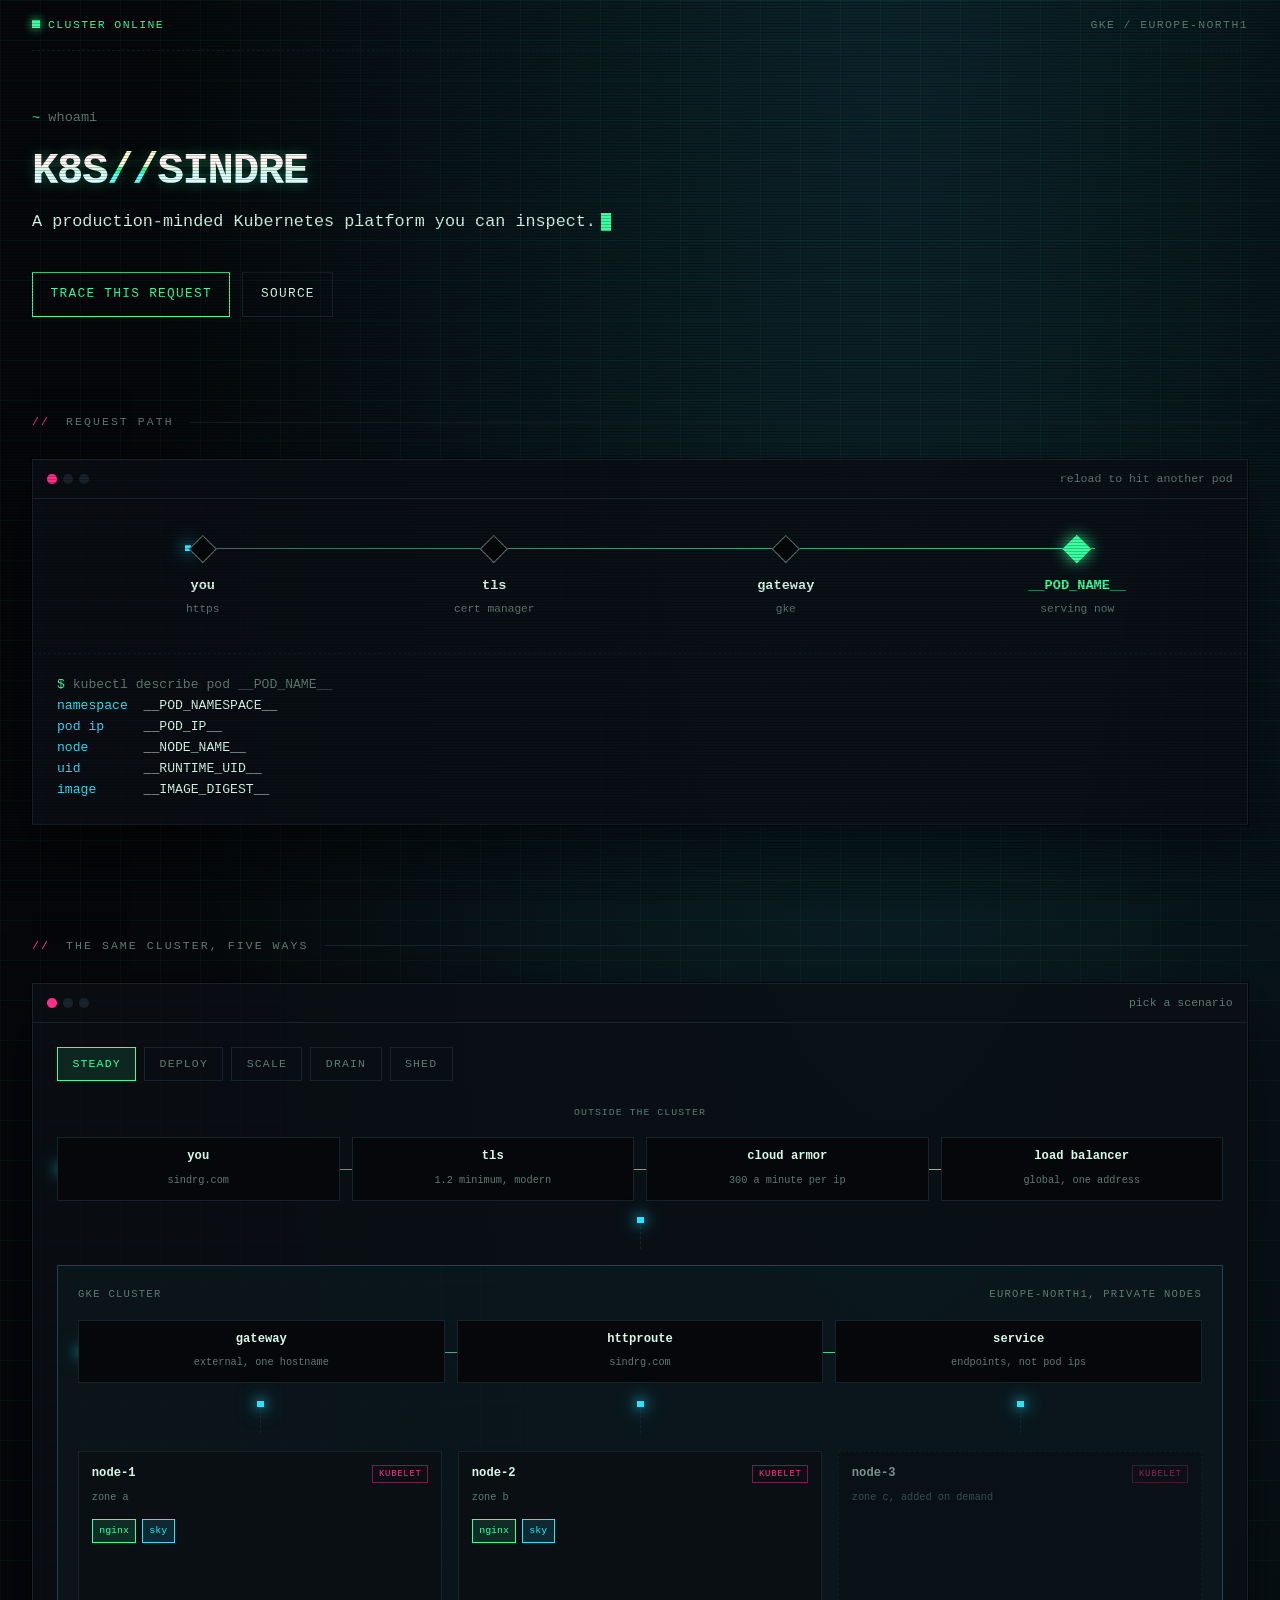
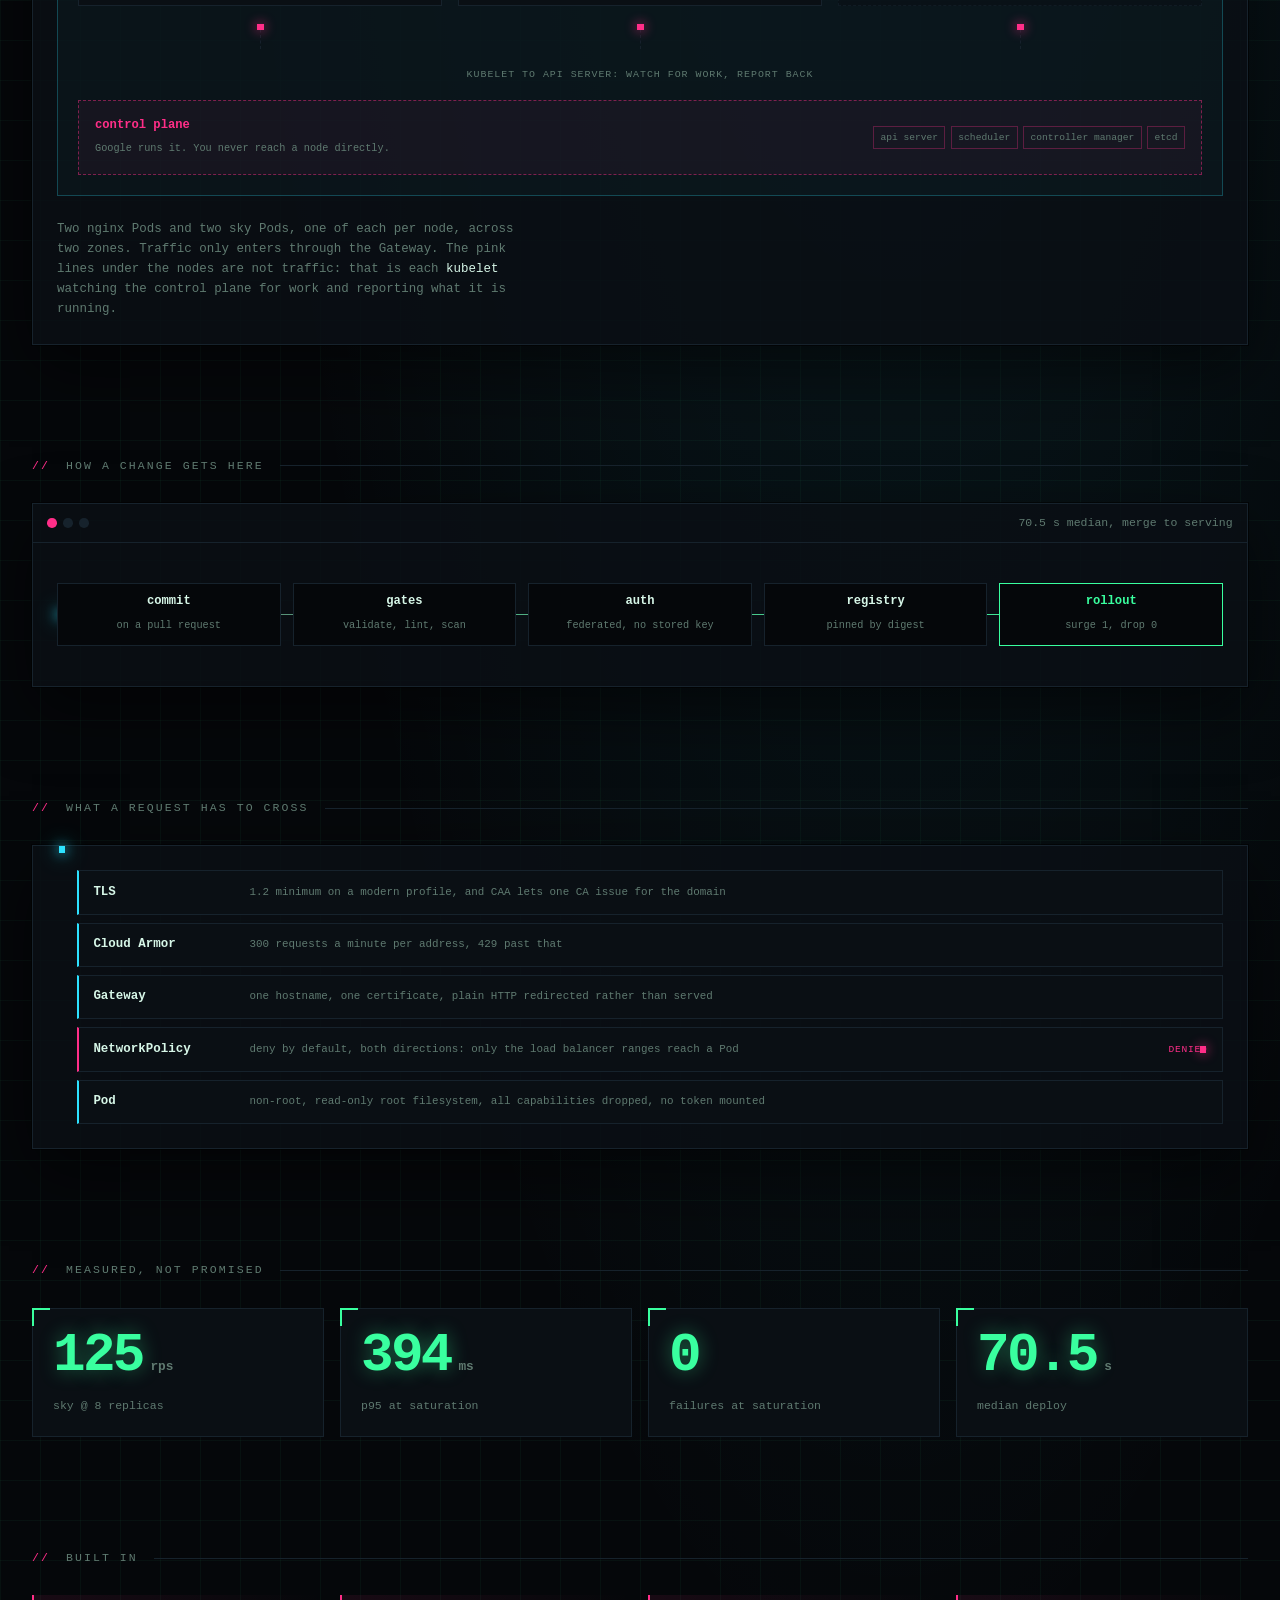
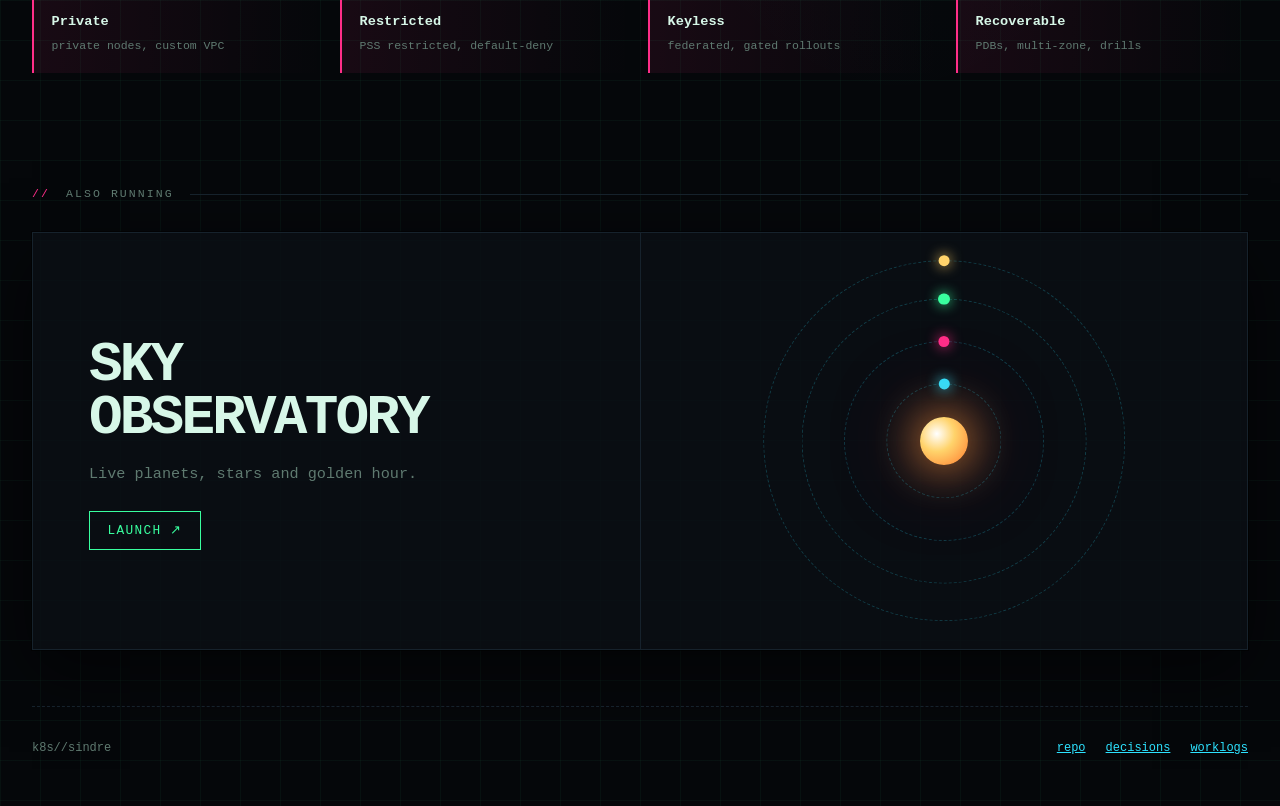
==== commit 7a55fc89: "feat: explain the platform on the page (#111) Adds three sections under the request path: a cluster " ====
--- a/app/index.html
+++ b/app/index.html
@@ -384,6 +384,380 @@
       .r3 { --c: var(--neon); width: 17.8rem; height: 17.8rem; animation-duration: 19s; }
       .r4 { --c: #ffd36b; width: 22.6rem; height: 22.6rem; animation-duration: 31s; }
 
+      /* ---------- scenario tabs ---------- */
+      .scenes { padding: 1.5rem; }
+
+      .tabs {
+        display: flex;
+        flex-wrap: wrap;
+        gap: 0.5rem;
+        margin-bottom: 1.5rem;
+      }
+
+      .tab {
+        position: relative;
+        padding: 0.45rem 0.9rem;
+        border: 1px solid var(--line);
+        color: var(--dim);
+        font-size: 0.72rem;
+        letter-spacing: 0.1em;
+        text-transform: uppercase;
+        cursor: pointer;
+      }
+
+      /* Clipped rather than hidden: a hidden radio leaves the tab order. */
+      .tab input {
+        position: absolute;
+        width: 1px;
+        height: 1px;
+        opacity: 0;
+      }
+
+      .tab:hover { color: var(--ink); }
+      .tab:has(:checked) {
+        border-color: var(--neon);
+        background: rgb(57 255 159 / 10%);
+        color: var(--neon);
+      }
+      .tab:has(:focus-visible) { outline: 2px solid var(--cyan); outline-offset: 2px; }
+
+      .note {
+        display: none;
+        max-width: 62ch;
+        margin: 1.5rem 0 0;
+        color: var(--dim);
+        font-size: 0.78rem;
+      }
+      .note b { color: var(--ink); font-weight: 400; }
+
+      /* ---------- cluster map ---------- */
+      .map { display: grid; gap: 1rem; }
+
+      /* Boxes over one rail. They are opaque, so the rail shows in the gaps
+         and a packet passing behind reads as a hop through each one. */
+      .chain {
+        position: relative;
+        display: grid;
+        gap: 0.75rem;
+        grid-auto-flow: column;
+        grid-auto-columns: minmax(0, 1fr);
+      }
+      .chain::before {
+        position: absolute;
+        top: 50%;
+        right: 1rem;
+        left: 1rem;
+        height: 1px;
+        background: linear-gradient(90deg, var(--dim), var(--neon));
+        content: "";
+      }
+
+      .chip {
+        position: relative;
+        padding: 0.55rem 0.7rem;
+        border: 1px solid var(--line);
+        background: var(--void);
+        text-align: center;
+      }
+      .chip strong { display: block; font-size: 0.76rem; }
+      .chip small { color: var(--dim); font-size: 0.64rem; }
+      .chip-live { border-color: var(--neon); }
+      .chip-live strong { color: var(--neon); }
+
+      /* One packet, shared by every rail. The rail gives it a position. */
+      .pk {
+        position: absolute;
+        width: 0.4rem;
+        height: 0.4rem;
+        background: var(--cyan);
+        box-shadow: 0 0 0.7rem var(--cyan), 0 0 1.4rem var(--cyan);
+      }
+      .chain .pk {
+        top: calc(50% - 0.2rem);
+        animation: flow 3.2s cubic-bezier(0.55, 0, 0.45, 1) infinite;
+      }
+
+      .drop {
+        position: relative;
+        width: 0;
+        height: 2rem;
+        margin: 0 auto;
+        border-left: 1px dashed var(--line);
+      }
+      .drop .pk {
+        left: -0.2rem;
+        animation: fall 3.2s linear infinite;
+      }
+
+      /* Control traffic, so it reads as the other direction and the other colour. */
+      .drop-up { height: 1.6rem; }
+      .drop-up .pk {
+        background: var(--hot);
+        box-shadow: 0 0 0.7rem var(--hot);
+        animation: rise 4.4s linear infinite;
+      }
+
+      .cluster {
+        display: grid;
+        gap: 1.1rem;
+        padding: 1.25rem;
+        border: 1px solid rgb(45 226 255 / 25%);
+        background: rgb(45 226 255 / 3%);
+      }
+
+      .cluster-head {
+        display: flex;
+        flex-wrap: wrap;
+        justify-content: space-between;
+        gap: 0.75rem;
+        color: var(--dim);
+        font-size: 0.66rem;
+        letter-spacing: 0.12em;
+        text-transform: uppercase;
+      }
+
+      /* The three columns every row inside the cluster lines up against. */
+      .lanes {
+        display: grid;
+        gap: 1rem;
+        grid-auto-flow: column;
+        grid-auto-columns: minmax(0, 1fr);
+      }
+
+      .node {
+        padding: 0.8rem;
+        border: 1px solid var(--line);
+        background: var(--panel);
+      }
+      .node-head {
+        display: flex;
+        flex-wrap: wrap;
+        align-items: center;
+        gap: 0.35rem 0.5rem;
+      }
+      .node-head strong { font-size: 0.76rem; }
+
+      /* Its own line, so a badge never pushes the zone out of the header. */
+      .node-head small {
+        flex-basis: 100%;
+        order: 3;
+        color: var(--dim);
+        font-size: 0.64rem;
+      }
+
+      /* Dashed until the autoscaler has a reason to add it. */
+      .node-spare { border-style: dashed; opacity: 0.55; }
+
+      .kubelet {
+        margin-left: auto;
+        padding: 0.05rem 0.35rem;
+        border: 1px solid rgb(255 46 136 / 45%);
+        color: var(--hot);
+        font-size: 0.56rem;
+        letter-spacing: 0.08em;
+        text-transform: uppercase;
+        animation: beat 3.2s ease-in-out infinite;
+      }
+
+      .pods {
+        display: flex;
+        flex-wrap: wrap;
+        align-content: flex-start;
+        gap: 0.35rem;
+        min-height: 4.6rem;
+        margin-top: 0.8rem;
+      }
+
+      .pod {
+        padding: 0.2rem 0.4rem;
+        border: 1px solid var(--neon);
+        background: rgb(57 255 159 / 12%);
+        color: var(--neon);
+        font-size: 0.62rem;
+      }
+      .pod-sky {
+        border-color: var(--cyan);
+        background: rgb(45 226 255 / 12%);
+        color: var(--cyan);
+      }
+
+      .rail-note {
+        margin: 0;
+        color: var(--dim);
+        font-size: 0.62rem;
+        letter-spacing: 0.1em;
+        text-align: center;
+        text-transform: uppercase;
+      }
+
+      .plane {
+        display: flex;
+        flex-wrap: wrap;
+        align-items: center;
+        justify-content: space-between;
+        gap: 1rem;
+        padding: 0.9rem 1rem;
+        border: 1px dashed rgb(255 46 136 / 45%);
+        background: rgb(255 46 136 / 5%);
+      }
+      .plane strong { display: block; color: var(--hot); font-size: 0.76rem; }
+      .plane small { color: var(--dim); font-size: 0.64rem; }
+      .plane ul {
+        display: flex;
+        flex-wrap: wrap;
+        gap: 0.35rem;
+        margin: 0;
+        padding: 0;
+        list-style: none;
+      }
+      .plane li {
+        padding: 0.2rem 0.4rem;
+        border: 1px solid rgb(255 46 136 / 30%);
+        color: var(--dim);
+        font-size: 0.6rem;
+      }
+
+      .tag {
+        padding: 0.05rem 0.35rem;
+        border: 1px solid currentcolor;
+        font-size: 0.56rem;
+        letter-spacing: 0.08em;
+        text-transform: uppercase;
+      }
+      .tag-hot { color: var(--hot); }
+      .tag-neon { color: var(--neon); }
+
+      /* ---------- scenarios ---------- */
+
+      /* Every rule below hangs off :has(), which keeps the radio next to its
+         own label. A browser without it drops the rules and shows steady. */
+
+      /* What a scenario brings in stays out of the flow until it runs. */
+      .pod-x,
+      .pod-surge,
+      .pod-move,
+      .pk-flood,
+      .scene-tag { display: none; }
+
+      /* deploy: the extra Pod arrives first, then the old one drains */
+      .scenes:has(#sc-deploy:checked) .pod-surge {
+        display: block;
+        animation: surge 7s infinite;
+      }
+      .scenes:has(#sc-deploy:checked) .pod-old { animation: drained 7s infinite; }
+      .scenes:has(#sc-deploy:checked) .tag-deploy { display: inline-block; }
+
+      /* scale: sky to eight Pods, and a third node to hold them */
+      .scenes:has(#sc-scale:checked) .pod-x {
+        display: block;
+        animation: pop 0.6s both;
+      }
+      .scenes:has(#sc-scale:checked) .pod-x + .pod-x { animation-delay: 0.45s; }
+      .scenes:has(#sc-scale:checked) .node-spare {
+        border-style: solid;
+        opacity: 1;
+        animation: pop 0.6s both;
+      }
+      .scenes:has(#sc-scale:checked) .tag-scale { display: inline-block; }
+
+      /* drain: the node goes, the budget holds, the Pods land elsewhere */
+      .scenes:has(#sc-drain:checked) .node-drain { animation: cordon 9s infinite; }
+      .scenes:has(#sc-drain:checked) .node-drain .pod { animation: evict 9s infinite; }
+      .scenes:has(#sc-drain:checked) .node-spare { border-style: solid; opacity: 1; }
+      .scenes:has(#sc-drain:checked) .pod-move {
+        display: block;
+        animation: land 9s infinite;
+      }
+
+      /* Endpoints drop, so the Service stops sending to the drained node. */
+      .scenes:has(#sc-drain:checked) .lane-b .pk {
+        animation: fall 3.2s linear infinite, cut 9s infinite;
+      }
+      .scenes:has(#sc-drain:checked) .tag-drain { display: inline-block; }
+
+      /* shed: the flood dies at the edge, the rest of the path is unchanged */
+      .scenes:has(#sc-shed:checked) .pk-flood {
+        display: block;
+        animation: flood 2.4s linear infinite;
+      }
+      .scenes:has(#sc-shed:checked) .f2 { animation-delay: 0.5s; }
+      .scenes:has(#sc-shed:checked) .f3 { animation-delay: 1.1s; }
+      .scenes:has(#sc-shed:checked) .chip-armor {
+        border-color: var(--hot);
+        box-shadow: 0 0 1.5rem rgb(255 46 136 / 25%);
+      }
+      .scenes:has(#sc-shed:checked) .chip-armor strong { color: var(--hot); }
+      .scenes:has(#sc-shed:checked) .tag-shed {
+        display: inline-block;
+        animation: blink 1.1s steps(1) infinite;
+      }
+
+      .scenes:has(#sc-steady:checked) .note-steady,
+      .scenes:has(#sc-deploy:checked) .note-deploy,
+      .scenes:has(#sc-scale:checked) .note-scale,
+      .scenes:has(#sc-drain:checked) .note-drain,
+      .scenes:has(#sc-shed:checked) .note-shed { display: block; }
+
+      /* ---------- delivery ---------- */
+      .delivery { padding: 2.5rem 1.5rem; }
+
+      /* ---------- defense ---------- */
+      .layers {
+        position: relative;
+        display: grid;
+        gap: 0.5rem;
+        padding: 1.5rem 1.5rem 1.5rem 2.75rem;
+      }
+      .layers .pk {
+        left: 1.6rem;
+        animation: fall 4.6s linear infinite;
+      }
+
+      .layer {
+        display: flex;
+        flex-wrap: wrap;
+        align-items: baseline;
+        gap: 0.75rem;
+        padding: 0.7rem 0.9rem;
+        border: 1px solid var(--line);
+        border-left: 2px solid var(--cyan);
+        background: var(--panel);
+      }
+      .layer strong { min-width: 9rem; font-size: 0.78rem; }
+      .layer small { color: var(--dim); font-size: 0.68rem; }
+
+      .layer-deny {
+        position: relative;
+        border-left-color: var(--hot);
+        overflow: hidden;
+      }
+
+      /* A Pod reaching for another Pod, stopped by the deny-all policy. */
+      .lateral {
+        position: absolute;
+        top: calc(50% - 0.2rem);
+        right: 1rem;
+        width: 0.4rem;
+        height: 0.4rem;
+        background: var(--hot);
+        box-shadow: 0 0 0.7rem var(--hot);
+        animation: bounce 4.2s ease-in-out infinite;
+      }
+      .denied {
+        margin-left: auto;
+        color: var(--hot);
+        font-size: 0.6rem;
+        letter-spacing: 0.08em;
+        text-transform: uppercase;
+        animation: deny 4.2s steps(1) infinite;
+      }
+
+      /* Staggered, so the three lanes never pulse in lockstep. */
+      .lane-b .pk { animation-delay: 0.8s; }
+      .lane-c .pk { animation-delay: 1.6s; }
+      .u2 .pk { animation-delay: 1.4s; }
+      .u3 .pk { animation-delay: 2.8s; }
+
       /* ---------- footer ---------- */
       footer {
         display: flex;
@@ -416,12 +790,104 @@
         95% { transform: translate(-0.02em, 0); opacity: 0.7; }
       }
 
+
+      @keyframes flow {
+        0% { left: 4%; opacity: 0; }
+        8% { opacity: 1; }
+        92% { opacity: 1; }
+        100% { left: 96%; opacity: 0; }
+      }
+
+      @keyframes fall {
+        0% { top: -0.2rem; opacity: 0; }
+        15% { opacity: 1; }
+        85% { opacity: 1; }
+        100% { top: calc(100% - 0.2rem); opacity: 0; }
+      }
+
+      @keyframes rise {
+        0% { top: calc(100% - 0.2rem); opacity: 0; }
+        20% { opacity: 1; }
+        80% { opacity: 1; }
+        100% { top: -0.2rem; opacity: 0; }
+      }
+
+      /* Cloud Armor answers 429 before the rail reaches the load balancer. */
+      @keyframes flood {
+        0% { left: 4%; opacity: 0; }
+        10% { opacity: 1; }
+        70% { left: 52%; opacity: 1; }
+        80%, 100% { left: 54%; opacity: 0; }
+      }
+
+      @keyframes beat {
+        0%, 100% { box-shadow: 0 0 0 rgb(255 46 136 / 0%); }
+        50% { box-shadow: 0 0 0.9rem rgb(255 46 136 / 45%); }
+      }
+
+      @keyframes pop {
+        from { opacity: 0; transform: scale(0.5); }
+        to { opacity: 1; transform: none; }
+      }
+
+      @keyframes surge {
+        0%, 10% { opacity: 0; transform: scale(0.5); }
+        25%, 92% { opacity: 1; transform: none; }
+        100% { opacity: 0; transform: scale(0.5); }
+      }
+
+      /* Still serving at 35%, drained by 60%, back for the next rollout. */
+      @keyframes drained {
+        0%, 35% { opacity: 1; filter: none; }
+        60%, 92% { opacity: 0.2; filter: grayscale(1); }
+        100% { opacity: 1; filter: none; }
+      }
+
+      @keyframes cordon {
+        0%, 15% { border-color: var(--line); }
+        25%, 95% { border-color: rgb(255 46 136 / 55%); background: rgb(255 46 136 / 6%); }
+        100% { border-color: var(--line); }
+      }
+
+      @keyframes evict {
+        0%, 25% { opacity: 1; }
+        50%, 92% { opacity: 0.12; }
+        100% { opacity: 1; }
+      }
+
+      @keyframes land {
+        0%, 45% { opacity: 0; transform: scale(0.5); }
+        60%, 92% { opacity: 1; transform: none; }
+        100% { opacity: 0; transform: scale(0.5); }
+      }
+
+      @keyframes cut {
+        0%, 20% { opacity: 1; }
+        32%, 92% { opacity: 0; }
+        100% { opacity: 1; }
+      }
+
+      @keyframes bounce {
+        0%, 100% { opacity: 0; transform: translateX(6rem); }
+        20% { opacity: 1; transform: translateX(3rem); }
+        50% { opacity: 1; transform: none; }
+        58% { transform: translateX(0.5rem); }
+        80% { opacity: 0; transform: translateX(6rem); }
+      }
+
+      @keyframes deny {
+        0%, 48% { opacity: 0; }
+        50%, 74% { opacity: 1; }
+        76%, 100% { opacity: 0; }
+      }
+
       /* ---------- layout ---------- */
       @media (max-width: 860px) {
         .metrics,
         .caps { grid-template-columns: repeat(2, minmax(0, 1fr)); }
         .sky { grid-template-columns: 1fr; }
         .orbits { height: 22rem; border-top: 1px solid var(--line); border-left: 0; overflow: hidden; }
+        .layer strong { min-width: 0; }
       }
 
       @media (max-width: 560px) {
@@ -436,6 +902,30 @@
 
         .metrics,
         .caps { grid-template-columns: 1fr; }
+
+        .map { gap: 0.75rem; }
+        .chain,
+        .lanes { grid-auto-flow: row; }
+
+        /* Stacked, a centred box per hop costs four screens of scroll. */
+        .chip {
+          display: flex;
+          align-items: baseline;
+          justify-content: space-between;
+          gap: 0.75rem;
+          padding: 0.5rem 0.7rem;
+          text-align: left;
+        }
+        .chain::before,
+        .chain .pk,
+        .lanes[aria-hidden],
+        .layers .pk { display: none; }
+        .scenes,
+        .delivery,
+        .layers { padding: 1.25rem; }
+
+        /* One column per node, so the Pods no longer need reserved rows. */
+        .pods { min-height: 2.2rem; }
       }
 
       @media (prefers-reduced-motion: reduce) {
@@ -443,6 +933,9 @@
         *,
         *::before,
         *::after { animation: none !important; }
+
+        .pk,
+        .lateral { display: none; }
       }
     </style>
   </head>
@@ -483,6 +976,184 @@
 <span class="k">image</span>      __IMAGE_DIGEST__</pre>
           </div>
         </section>
+        <section id="cluster">
+          <p class="label">The same cluster, five ways</p>
+          <div class="window">
+            <div class="window-bar"><i></i><i></i><i></i><span>pick a scenario</span></div>
+            <div class="scenes">
+              <div class="tabs" role="group" aria-label="Cluster scenario">
+                <label class="tab"><input type="radio" name="scene" id="sc-steady" checked><span>steady</span></label>
+                <label class="tab"><input type="radio" name="scene" id="sc-deploy"><span>deploy</span></label>
+                <label class="tab"><input type="radio" name="scene" id="sc-scale"><span>scale</span></label>
+                <label class="tab"><input type="radio" name="scene" id="sc-drain"><span>drain</span></label>
+                <label class="tab"><input type="radio" name="scene" id="sc-shed"><span>shed</span></label>
+              </div>
+
+              <div class="map">
+                <p class="rail-note">outside the cluster</p>
+                <div class="chain chain-edge">
+                  <span class="pk" aria-hidden="true"></span>
+                  <span class="pk pk-flood f1" aria-hidden="true"></span>
+                  <span class="pk pk-flood f2" aria-hidden="true"></span>
+                  <span class="pk pk-flood f3" aria-hidden="true"></span>
+                  <div class="chip"><strong>you</strong><small>sindrg.com</small></div>
+                  <div class="chip"><strong>tls</strong><small>1.2 minimum, modern</small></div>
+                  <div class="chip chip-armor">
+                    <strong>cloud armor</strong><small>300 a minute per ip</small>
+                    <span class="tag tag-hot scene-tag tag-shed">429</span>
+                  </div>
+                  <div class="chip"><strong>load balancer</strong><small>global, one address</small></div>
+                </div>
+
+                <div class="drop"><span class="pk" aria-hidden="true"></span></div>
+
+                <div class="cluster">
+                  <div class="cluster-head">
+                    <span>gke cluster</span>
+                    <span>
+                      europe-north1, private nodes
+                      <span class="tag tag-neon scene-tag tag-deploy">surge 1, unavailable 0</span>
+                      <span class="tag tag-neon scene-tag tag-scale">hpa 70% cpu, 2 to 8</span>
+                      <span class="tag tag-hot scene-tag tag-drain">pdb holds 1</span>
+                    </span>
+                  </div>
+
+                  <div class="chain">
+                    <span class="pk" aria-hidden="true"></span>
+                    <div class="chip"><strong>gateway</strong><small>external, one hostname</small></div>
+                    <div class="chip"><strong>httproute</strong><small>sindrg.com</small></div>
+                    <div class="chip"><strong>service</strong><small>endpoints, not pod ips</small></div>
+                  </div>
+
+                  <div class="lanes" aria-hidden="true">
+                    <div class="drop lane-a"><span class="pk"></span></div>
+                    <div class="drop lane-b"><span class="pk"></span></div>
+                    <div class="drop lane-c"><span class="pk"></span></div>
+                  </div>
+
+                  <div class="lanes">
+                    <div class="node">
+                      <div class="node-head">
+                        <strong>node-1</strong><small>zone a</small>
+                        <span class="kubelet">kubelet</span>
+                      </div>
+                      <div class="pods">
+                        <span class="pod pod-old">nginx</span>
+                        <span class="pod pod-sky">sky</span>
+                        <span class="pod pod-sky pod-x">sky</span>
+                        <span class="pod pod-sky pod-x">sky</span>
+                        <span class="pod pod-surge">nginx</span>
+                        <span class="pod pod-sky pod-move">sky</span>
+                      </div>
+                    </div>
+
+                    <div class="node node-drain">
+                      <div class="node-head">
+                        <strong>node-2</strong><small>zone b</small>
+                        <span class="kubelet">kubelet</span>
+                        <span class="tag tag-hot scene-tag tag-drain">cordoned</span>
+                      </div>
+                      <div class="pods">
+                        <span class="pod">nginx</span>
+                        <span class="pod pod-sky">sky</span>
+                        <span class="pod pod-sky pod-x">sky</span>
+                        <span class="pod pod-sky pod-x">sky</span>
+                      </div>
+                    </div>
+
+                    <div class="node node-spare">
+                      <div class="node-head">
+                        <strong>node-3</strong><small>zone c, added on demand</small>
+                        <span class="kubelet">kubelet</span>
+                      </div>
+                      <div class="pods">
+                        <span class="pod pod-sky pod-x">sky</span>
+                        <span class="pod pod-sky pod-x">sky</span>
+                        <span class="pod pod-move">nginx</span>
+                      </div>
+                    </div>
+                  </div>
+
+                  <div class="lanes" aria-hidden="true">
+                    <div class="drop drop-up u1"><span class="pk"></span></div>
+                    <div class="drop drop-up u2"><span class="pk"></span></div>
+                    <div class="drop drop-up u3"><span class="pk"></span></div>
+                  </div>
+
+                  <p class="rail-note">kubelet to api server: watch for work, report back</p>
+
+                  <div class="plane">
+                    <span>
+                      <strong>control plane</strong>
+                      <small>Google runs it. You never reach a node directly.</small>
+                    </span>
+                    <ul>
+                      <li>api server</li>
+                      <li>scheduler</li>
+                      <li>controller manager</li>
+                      <li>etcd</li>
+                    </ul>
+                  </div>
+                </div>
+              </div>
+
+              <p class="note note-steady">Two nginx Pods and two sky Pods, one of each per node, across two zones. Traffic only enters through the Gateway. The pink lines under the nodes are not traffic: that is each <b>kubelet</b> watching the control plane for work and reporting what it is running.</p>
+              <p class="note note-deploy">The new Pod has to pass its readiness probe before the old one starts its <b>35 second</b> drain, so nothing lands on a Pod that is leaving. <b>maxSurge 1, maxUnavailable 0</b>, and a median of <b>70.5 s</b> from merge to serving.</p>
+              <p class="note note-scale">The HPA holds sky at <b>70% CPU</b> and adds Pods up to <b>8</b>. When the running nodes cannot fit them, the node autoscaler adds the third, which is its limit. Measured at <b>125 rps</b>, p95 <b>394 ms</b>, no failures.</p>
+              <p class="note note-drain">An upgrade cordons a node. The PodDisruptionBudget keeps <b>at least one</b> Pod of each app serving while the rest reschedule into the other zones, and the Service stops sending traffic to that node as soon as its endpoints go.</p>
+              <p class="note note-shed">Cloud Armor allows <b>300 requests a minute</b> from one address and answers <b>429</b> past that. The flood dies at the edge, before it costs a node anything, and nobody else's traffic changes.</p>
+            </div>
+          </div>
+        </section>
+
+        <section>
+          <p class="label">How a change gets here</p>
+          <div class="window">
+            <div class="window-bar"><i></i><i></i><i></i><span>70.5 s median, merge to serving</span></div>
+            <div class="delivery">
+              <div class="chain">
+                <span class="pk" aria-hidden="true"></span>
+                <div class="chip"><strong>commit</strong><small>on a pull request</small></div>
+                <div class="chip"><strong>gates</strong><small>validate, lint, scan</small></div>
+                <div class="chip"><strong>auth</strong><small>federated, no stored key</small></div>
+                <div class="chip"><strong>registry</strong><small>pinned by digest</small></div>
+                <div class="chip chip-live"><strong>rollout</strong><small>surge 1, drop 0</small></div>
+              </div>
+            </div>
+          </div>
+        </section>
+
+        <section>
+          <p class="label">What a request has to cross</p>
+          <div class="window">
+            <div class="layers">
+              <span class="pk" aria-hidden="true"></span>
+              <div class="layer">
+                <strong>TLS</strong>
+                <small>1.2 minimum on a modern profile, and CAA lets one CA issue for the domain</small>
+              </div>
+              <div class="layer">
+                <strong>Cloud Armor</strong>
+                <small>300 requests a minute per address, 429 past that</small>
+              </div>
+              <div class="layer">
+                <strong>Gateway</strong>
+                <small>one hostname, one certificate, plain HTTP redirected rather than served</small>
+              </div>
+              <div class="layer layer-deny">
+                <strong>NetworkPolicy</strong>
+                <small>deny by default, both directions: only the load balancer ranges reach a Pod</small>
+                <span class="denied">denied</span>
+                <span class="lateral" aria-hidden="true"></span>
+              </div>
+              <div class="layer">
+                <strong>Pod</strong>
+                <small>non-root, read-only root filesystem, all capabilities dropped, no token mounted</small>
+              </div>
+            </div>
+          </div>
+        </section>
+
 
         <section>
           <p class="label">Measured, not promised</p>
